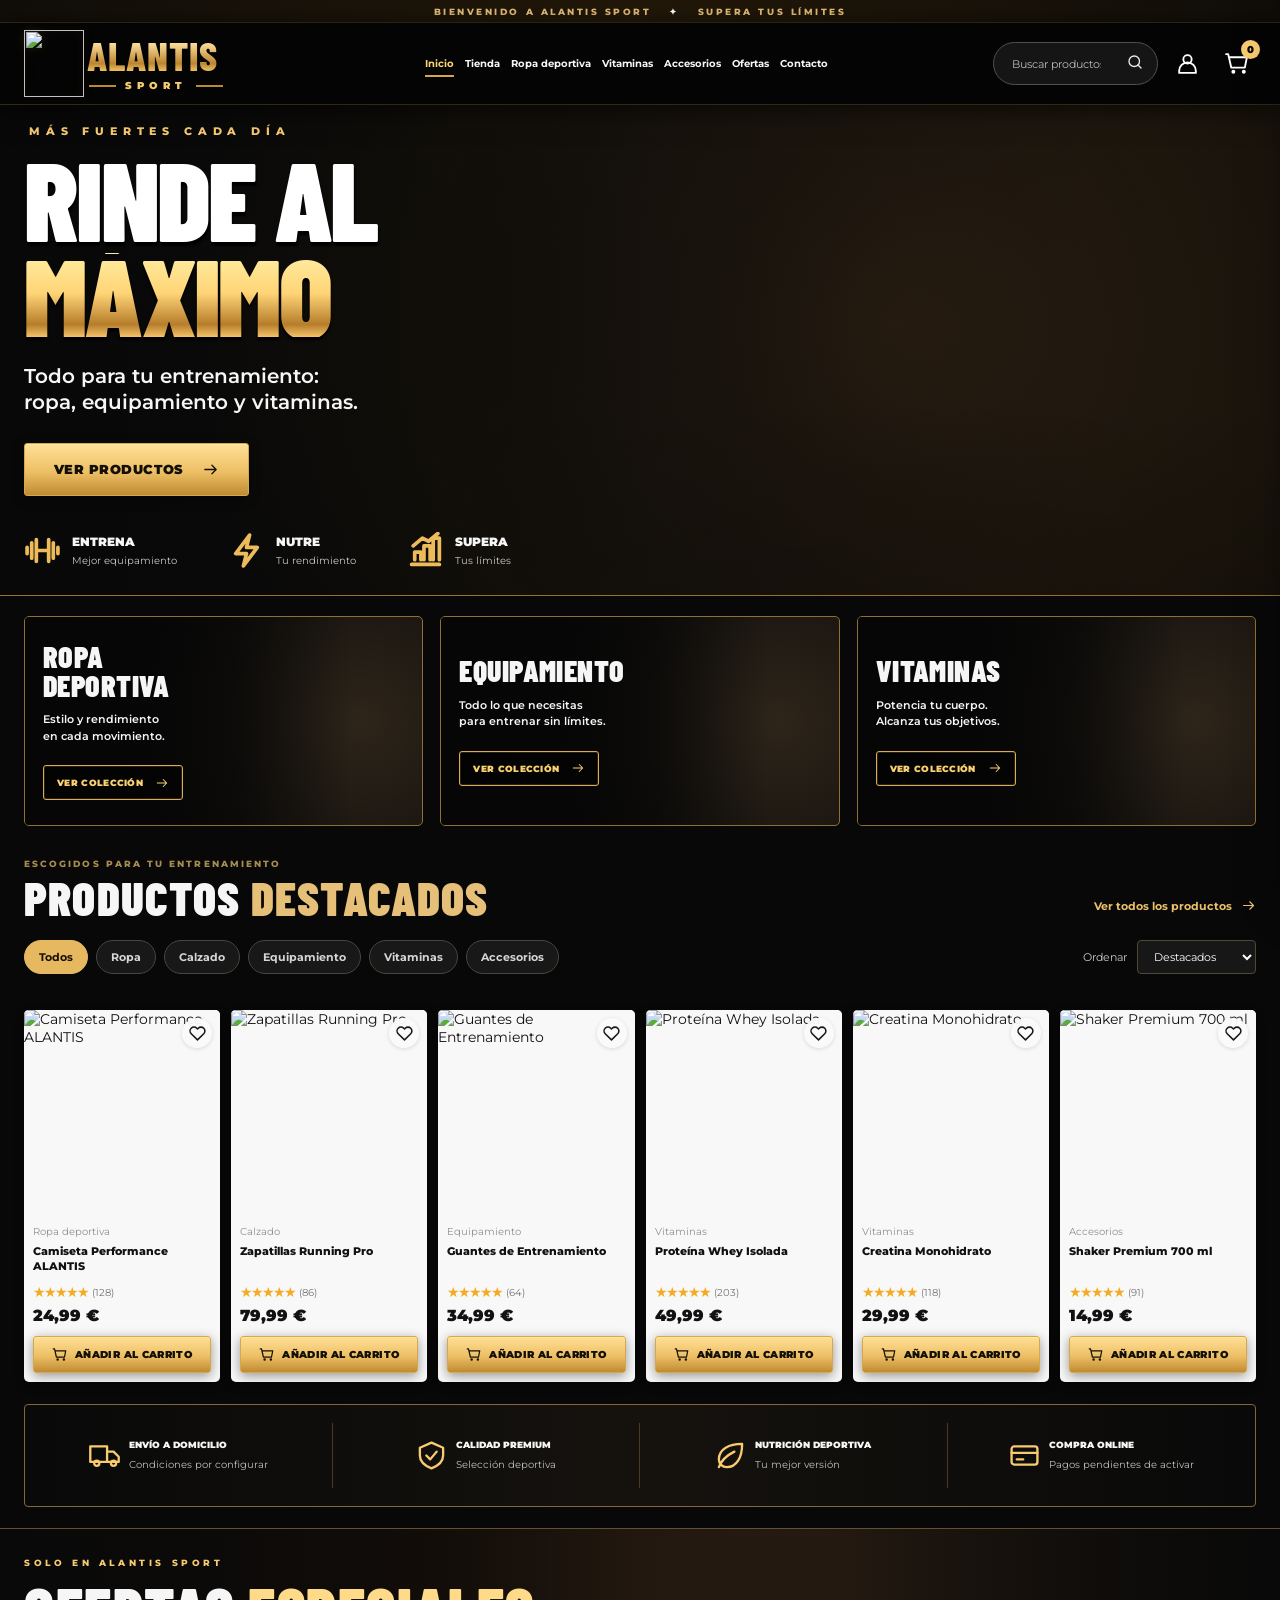
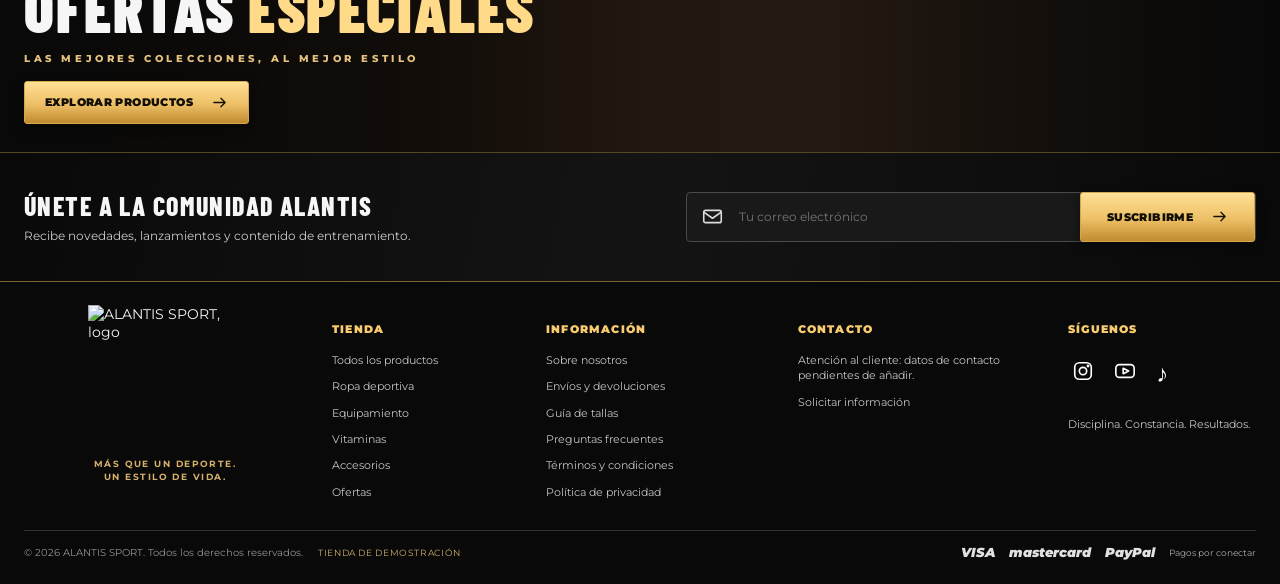
==== index.html @ 2239f212 "feat: iniciar web ALANTIS SPORT preparada para GitHub Pages" ====
<!doctype html>
<html lang="es">
<head>
  <meta charset="utf-8" />
  <meta name="viewport" content="width=device-width, initial-scale=1" />
  <meta name="theme-color" content="#090909" />
  <meta name="description" content="ALANTIS SPORT: ropa deportiva, equipamiento de entrenamiento y nutrición deportiva. Supera tus límites." />
  <title>ALANTIS SPORT | Rinde al máximo</title>
  <link rel="icon" type="image/png" href="assets/favicon.png" />
  <link rel="preconnect" href="https://fonts.googleapis.com" />
  <link rel="preconnect" href="https://fonts.gstatic.com" crossorigin />
  <link href="https://fonts.googleapis.com/css2?family=Barlow+Condensed:wght@500;600;700;800;900&family=Montserrat:wght@400;500;600;700;800;900&display=swap" rel="stylesheet" />
  <link rel="stylesheet" href="styles.css" />
  <script src="app.js" defer></script>
</head>
<body>
  <svg aria-hidden="true" class="icon-sprite" xmlns="http://www.w3.org/2000/svg">
    <symbol id="i-search" viewBox="0 0 24 24"><circle cx="11" cy="11" r="7"/><path d="m20 20-4-4"/></symbol>
    <symbol id="i-cart" viewBox="0 0 24 24"><circle cx="9" cy="20" r="1"/><circle cx="19" cy="20" r="1"/><path d="M2 3h2l3 13h13l2-10H5"/></symbol>
    <symbol id="i-user" viewBox="0 0 24 24"><circle cx="12" cy="8" r="4"/><path d="M4 21v-2a8 8 0 0 1 16 0v2z"/></symbol>
    <symbol id="i-heart" viewBox="0 0 24 24"><path d="M20.8 4.6a5.5 5.5 0 0 0-7.8 0L12 5.7l-1.1-1.1a5.5 5.5 0 0 0-7.8 7.8L12 21l8.8-8.6a5.5 5.5 0 0 0 0-7.8Z"/></symbol>
    <symbol id="i-arrow" viewBox="0 0 24 24"><path d="M4 12h16M14 6l6 6-6 6"/></symbol>
    <symbol id="i-close" viewBox="0 0 24 24"><path d="M5 5l14 14M19 5 5 19"/></symbol>
    <symbol id="i-menu" viewBox="0 0 24 24"><path d="M3 6h18M3 12h18M3 18h18"/></symbol>
    <symbol id="i-truck" viewBox="0 0 24 24"><path d="M1 5h13v12H1zM14 9h5l4 4v4h-9z"/><circle cx="6" cy="18" r="2"/><circle cx="19" cy="18" r="2"/></symbol>
    <symbol id="i-shield" viewBox="0 0 24 24"><path d="M12 2 21 6v6c0 5-4 8-9 10-5-2-9-5-9-10V6zM8 12l3 3 5-6"/></symbol>
    <symbol id="i-bolt" viewBox="0 0 24 24"><path d="m14 2-9 12h7l-2 8 9-12h-7z"/></symbol>
    <symbol id="i-dumbbell" viewBox="0 0 24 24"><path d="M2 10v4m3-7v10m3-12v14m8-14v14m3-12v10m3-7v4M8 12h8"/></symbol>
    <symbol id="i-chart" viewBox="0 0 24 24"><path d="M3 21h18M5 18v-5h4v5M11 18V9h4v9M17 18V4h4v14M4 9l6-5 4 2 6-5"/></symbol>
    <symbol id="i-leaf" viewBox="0 0 24 24"><path d="M21 3c-10 0-18 4-18 12a6 6 0 0 0 6 6c8 0 12-8 12-18ZM3 21c2-6 6-9 12-12"/></symbol>
    <symbol id="i-credit" viewBox="0 0 24 24"><rect x="2" y="5" width="20" height="14" rx="2"/><path d="M2 10h20M6 15h5"/></symbol>
    <symbol id="i-mail" viewBox="0 0 24 24"><rect x="2" y="5" width="20" height="14" rx="2"/><path d="m2 7 10 7 10-7"/></symbol>
    <symbol id="i-star" viewBox="0 0 24 24"><path d="m12 2 3 6.6 7.2 1-5.2 5.1 1.2 7.3L12 18.4 5.8 22l1.2-7.3-5.2-5.1 7.2-1z"/></symbol>
    <symbol id="i-instagram" viewBox="0 0 24 24"><rect x="3" y="3" width="18" height="18" rx="5"/><circle cx="12" cy="12" r="4"/><circle cx="17.5" cy="6.5" r=".7"/></symbol>
    <symbol id="i-youtube" viewBox="0 0 24 24"><rect x="2" y="5" width="20" height="14" rx="4"/><path d="m10 9 6 3-6 3z"/></symbol>
  </svg>

  <div class="announcement">BIENVENIDO A ALANTIS SPORT <span class="announcement-dot">✦</span> SUPERA TUS LÍMITES</div>
  <header class="site-header" id="inicio">
    <div class="header-inner container-wide">
      <button type="button" class="icon-btn mobile-menu" id="menu-toggle" aria-label="Abrir menú" aria-expanded="false" aria-controls="main-nav"><svg class="icon"><use href="#i-menu"/></svg></button>
      <a class="brand" href="#inicio" aria-label="ALANTIS SPORT, inicio">
        <img src="assets/emblema.png" alt="" class="brand-emblem" />
        <span class="brand-type"><strong>ALANTIS</strong><small><span></span> SPORT <span></span></small></span>
      </a>
      <nav class="main-nav" id="main-nav" aria-label="Navegación principal">
        <a class="nav-link active" href="#inicio">Inicio</a>
        <a class="nav-link" href="#tienda" data-category="Todos">Tienda</a>
        <a class="nav-link" href="#tienda" data-category="Ropa deportiva">Ropa deportiva</a>
        <a class="nav-link" href="#tienda" data-category="Vitaminas">Vitaminas</a>
        <a class="nav-link" href="#tienda" data-category="Accesorios">Accesorios</a>
        <a class="nav-link" href="#ofertas">Ofertas</a>
        <a class="nav-link" href="#contacto">Contacto</a>
      </nav>
      <div class="header-actions">
        <form id="search-form" class="search-form" role="search">
          <input id="site-search" type="search" name="q" autocomplete="off" placeholder="Buscar productos..." aria-label="Buscar productos" />
          <button type="submit" aria-label="Buscar"><svg class="icon"><use href="#i-search"/></svg></button>
        </form>
        <button type="button" class="icon-btn header-user" id="account-btn" aria-label="Mi cuenta"><svg class="icon"><use href="#i-user"/></svg></button>
        <button type="button" class="icon-btn cart-trigger" id="cart-open" aria-label="Abrir carrito"><svg class="icon"><use href="#i-cart"/></svg><span id="cart-count" class="cart-count">0</span></button>
      </div>
    </div>
  </header>

  <main>
    <section class="hero" aria-labelledby="hero-title">
      <div class="hero-image" aria-hidden="true"></div>
      <div class="hero-shine" aria-hidden="true"></div>
      <div class="container-wide hero-content">
        <p class="eyebrow hero-eyebrow">MÁS FUERTES CADA DÍA</p>
        <h1 id="hero-title"><span>RINDE AL</span><strong>MÁXIMO</strong></h1>
        <p class="hero-description">Todo para tu entrenamiento:<br />ropa, equipamiento y vitaminas.</p>
        <a class="btn btn-gold hero-cta" href="#tienda">VER PRODUCTOS <svg class="icon"><use href="#i-arrow"/></svg></a>
        <div class="hero-benefits" aria-label="Beneficios Alantis Sport">
          <div><svg class="icon"><use href="#i-dumbbell"/></svg><span><b>ENTRENA</b><small>Mejor equipamiento</small></span></div>
          <div><svg class="icon"><use href="#i-bolt"/></svg><span><b>NUTRE</b><small>Tu rendimiento</small></span></div>
          <div><svg class="icon"><use href="#i-chart"/></svg><span><b>SUPERA</b><small>Tus límites</small></span></div>
        </div>
      </div>
    </section>

    <section class="categories container-wide" aria-label="Categorías de productos">
      <article class="category-card category-clothing">
        <div class="category-photo" aria-hidden="true"></div>
        <div class="category-content"><h2>ROPA<br />DEPORTIVA</h2><p>Estilo y rendimiento<br />en cada movimiento.</p><a class="btn btn-outline" href="#tienda" data-category="Ropa deportiva">VER COLECCIÓN <svg class="icon"><use href="#i-arrow"/></svg></a></div>
      </article>
      <article class="category-card category-equipment">
        <div class="category-photo" aria-hidden="true"></div>
        <div class="category-content"><h2>EQUIPAMIENTO</h2><p>Todo lo que necesitas<br />para entrenar sin límites.</p><a class="btn btn-outline" href="#tienda" data-category="Equipamiento">VER COLECCIÓN <svg class="icon"><use href="#i-arrow"/></svg></a></div>
      </article>
      <article class="category-card category-nutrition">
        <div class="category-photo" aria-hidden="true"></div>
        <div class="category-content"><h2>VITAMINAS</h2><p>Potencia tu cuerpo.<br />Alcanza tus objetivos.</p><a class="btn btn-outline" href="#tienda" data-category="Vitaminas">VER COLECCIÓN <svg class="icon"><use href="#i-arrow"/></svg></a></div>
      </article>
    </section>

    <section class="products-section container-wide" id="tienda" aria-labelledby="products-heading">
      <div class="section-heading"><div><p class="eyebrow eyebrow-small">ESCOGIDOS PARA TU ENTRENAMIENTO</p><h2 id="products-heading">PRODUCTOS <span>DESTACADOS</span></h2></div><a href="#tienda" id="all-products-link" class="text-link">Ver todos los productos <svg class="icon"><use href="#i-arrow"/></svg></a></div>
      <div class="product-controls">
        <div class="filters" id="category-filters" aria-label="Filtrar productos">
          <button class="filter-chip selected" type="button" data-filter="Todos" aria-pressed="true">Todos</button>
          <button class="filter-chip" type="button" data-filter="Ropa deportiva" aria-pressed="false">Ropa</button>
          <button class="filter-chip" type="button" data-filter="Calzado" aria-pressed="false">Calzado</button>
          <button class="filter-chip" type="button" data-filter="Equipamiento" aria-pressed="false">Equipamiento</button>
          <button class="filter-chip" type="button" data-filter="Vitaminas" aria-pressed="false">Vitaminas</button>
          <button class="filter-chip" type="button" data-filter="Accesorios" aria-pressed="false">Accesorios</button>
        </div>
        <label class="sort-label">Ordenar <select id="sort-select" aria-label="Ordenar productos"><option value="featured">Destacados</option><option value="asc">Menor precio</option><option value="desc">Mayor precio</option><option value="name">Nombre A-Z</option></select></label>
      </div>
      <p class="results-indicator" id="results-indicator" aria-live="polite"></p>
      <div id="product-grid" class="product-grid"></div>
      <div id="no-results" class="no-results" hidden><svg class="icon"><use href="#i-search"/></svg><h3>No encontramos productos</h3><p>Prueba otra búsqueda o vuelve a ver todo el catálogo.</p><button class="btn btn-gold" id="reset-filters" type="button">VER TODOS</button></div>
    </section>

    <section class="benefits container-wide" aria-label="Razones para elegirnos">
      <div class="benefit"><svg class="icon"><use href="#i-truck"/></svg><span><strong>ENVÍO A DOMICILIO</strong><small>Condiciones por configurar</small></span></div>
      <div class="benefit"><svg class="icon"><use href="#i-shield"/></svg><span><strong>CALIDAD PREMIUM</strong><small>Selección deportiva</small></span></div>
      <div class="benefit"><svg class="icon"><use href="#i-leaf"/></svg><span><strong>NUTRICIÓN DEPORTIVA</strong><small>Tu mejor versión</small></span></div>
      <div class="benefit"><svg class="icon"><use href="#i-credit"/></svg><span><strong>COMPRA ONLINE</strong><small>Pagos pendientes de activar</small></span></div>
    </section>

    <section class="offers" id="ofertas" aria-labelledby="offers-title"><div class="offers-image" aria-hidden="true"></div><div class="container-wide offers-content"><p class="eyebrow">SOLO EN ALANTIS SPORT</p><h2 id="offers-title">OFERTAS <span>ESPECIALES</span></h2><p>LAS MEJORES COLECCIONES, AL MEJOR ESTILO</p><a href="#tienda" class="btn btn-gold" id="offers-button">EXPLORAR PRODUCTOS <svg class="icon"><use href="#i-arrow"/></svg></a></div></section>

    <section class="newsletter" aria-labelledby="newsletter-title"><div class="container-wide newsletter-inner"><div><h2 id="newsletter-title">ÚNETE A LA COMUNIDAD ALANTIS</h2><p>Recibe novedades, lanzamientos y contenido de entrenamiento.</p></div><form id="newsletter-form" class="newsletter-form"><label class="sr-only" for="newsletter-email">Tu correo electrónico</label><svg class="icon"><use href="#i-mail"/></svg><input type="email" id="newsletter-email" placeholder="Tu correo electrónico" autocomplete="email" required /><button type="submit" class="btn btn-gold">SUSCRIBIRME <svg class="icon"><use href="#i-arrow"/></svg></button></form></div></section>
  </main>

  <footer class="site-footer" id="contacto"><div class="container-wide footer-main"><div class="footer-brand"><img src="assets/logo-completo.webp" alt="ALANTIS SPORT, logo" width="196" height="196"/><p>MÁS QUE UN DEPORTE.<br/>UN ESTILO DE VIDA.</p></div><div class="footer-col"><h3>TIENDA</h3><a href="#tienda" data-category="Todos">Todos los productos</a><a href="#tienda" data-category="Ropa deportiva">Ropa deportiva</a><a href="#tienda" data-category="Equipamiento">Equipamiento</a><a href="#tienda" data-category="Vitaminas">Vitaminas</a><a href="#tienda" data-category="Accesorios">Accesorios</a><a href="#ofertas">Ofertas</a></div><div class="footer-col"><h3>INFORMACIÓN</h3><button type="button" data-info="nosotros">Sobre nosotros</button><button type="button" data-info="envios">Envíos y devoluciones</button><button type="button" data-info="tallas">Guía de tallas</button><button type="button" data-info="preguntas">Preguntas frecuentes</button><button type="button" data-info="legal">Términos y condiciones</button><button type="button" data-info="privacidad">Política de privacidad</button></div><div class="footer-col"><h3>CONTACTO</h3><p>Atención al cliente: datos de contacto pendientes de añadir.</p><button type="button" data-info="contacto">Solicitar información</button></div><div class="footer-col social-col"><h3>SÍGUENOS</h3><div class="social-icons"><button type="button" aria-label="Instagram (pendiente de enlazar)" data-info="redes"><svg class="icon"><use href="#i-instagram"/></svg></button><button type="button" aria-label="YouTube (pendiente de enlazar)" data-info="redes"><svg class="icon"><use href="#i-youtube"/></svg></button><button type="button" aria-label="TikTok (pendiente de enlazar)" data-info="redes"><span class="social-text">♪</span></button></div><p>Disciplina. Constancia. Resultados.</p></div></div><div class="footer-bottom container-wide"><p>© <span id="current-year"></span> ALANTIS SPORT. Todos los derechos reservados. <span class="demo-label">TIENDA DE DEMOSTRACIÓN</span></p><div class="payment-names" aria-label="Integraciones de pago por configurar"><span>VISA</span><span>mastercard</span><span>PayPal</span><small>Pagos por conectar</small></div></div></footer>

  <div id="screen-overlay" class="screen-overlay" hidden></div>
  <aside id="cart-drawer" class="cart-drawer" aria-label="Carrito de compra" aria-modal="true" role="dialog" aria-hidden="true" tabindex="-1"><div class="cart-head"><div><p class="eyebrow eyebrow-small">TU SELECCIÓN</p><h2>MI CARRITO <span id="cart-title-count">(0)</span></h2></div><button id="cart-close" class="icon-btn" type="button" aria-label="Cerrar carrito"><svg class="icon"><use href="#i-close"/></svg></button></div><div id="cart-items" class="cart-items"></div><div class="cart-summary"><div class="promo-field"><label for="promo-code">¿TIENES UN CÓDIGO?</label><div><input id="promo-code" type="text" placeholder="Código promocional" autocomplete="off"/><button type="button" id="apply-promo">APLICAR</button></div><p id="promo-message" role="status"></p></div><div class="cart-summary-row"><span>Subtotal</span><b id="cart-subtotal">0,00 €</b></div><div class="cart-summary-row" id="discount-row" hidden><span>Descuento (demo)</span><b id="cart-discount">−0,00 €</b></div><div class="cart-summary-row"><span>Envío estimado*</span><b id="cart-shipping">0,00 €</b></div><div class="cart-summary-row cart-total"><strong>TOTAL</strong><strong id="cart-total">0,00 €</strong></div><p class="shipping-note">*Envío ilustrativo. Los importes definitivos se configurarán antes de publicar la tienda.</p><button type="button" id="checkout-btn" class="btn btn-gold checkout-btn">FINALIZAR PEDIDO (DEMO) <svg class="icon"><use href="#i-arrow"/></svg></button><button type="button" id="continue-shopping" class="continue-btn">SEGUIR COMPRANDO</button></div></aside>

  <div id="info-modal" class="modal" role="dialog" aria-modal="true" aria-labelledby="modal-title" aria-hidden="true" tabindex="-1"><button class="modal-close icon-btn" id="modal-close" aria-label="Cerrar ventana"><svg class="icon"><use href="#i-close"/></svg></button><div class="modal-medallion"><img src="assets/emblema.png" alt=""/></div><p class="eyebrow">ALANTIS SPORT</p><h2 id="modal-title"></h2><p id="modal-description"></p><button type="button" class="btn btn-gold" id="modal-ok">ENTENDIDO</button></div>
  <div id="toast" class="toast" role="status" aria-live="polite"></div>
</body>
</html>
---- styles.css ----
:root{--black:#080808;--black2:#0e0e0e;--panel:#121212;--line:#353027;--gold:#d6a64b;--gold-bright:#ffdb81;--gold-light:#f9cb70;--white:#f6f6f6;--muted:#b0b0b0;--radius:5px;--body:'Montserrat',Arial,Helvetica,sans-serif;--display:'Barlow Condensed','Arial Narrow',Impact,sans-serif}
*,*::before,*::after{box-sizing:border-box}html{scroll-behavior:smooth;scroll-padding-top:100px}body{margin:0;background:var(--black);color:var(--white);font-family:var(--body);font-size:14px;-webkit-font-smoothing:antialiased}body.locked{overflow:hidden}button,input,select{font:inherit}button{cursor:pointer}a{color:inherit;text-decoration:none}button:focus-visible,a:focus-visible,input:focus-visible,select:focus-visible{outline:2px solid var(--gold-bright);outline-offset:3px}button:disabled{cursor:not-allowed;opacity:.45}.icon{width:20px;height:20px;stroke:currentColor;stroke-width:1.8;fill:none;stroke-linecap:round;stroke-linejoin:round;flex-shrink:0}.icon-sprite{position:absolute;width:0;height:0;overflow:hidden}.container-wide{width:min(100% - 74px,1536px);margin-inline:auto}.sr-only{position:absolute!important;height:1px;width:1px;overflow:hidden;clip:rect(1px,1px,1px,1px);white-space:nowrap}.announcement{height:23px;background:linear-gradient(90deg,#110e09,#221809,#110e09);border-bottom:1px solid #3d2c14;color:#e9c177;display:flex;align-items:center;justify-content:center;gap:18px;font-size:9px;font-weight:800;letter-spacing:.28em;text-align:center}.announcement-dot{color:#fff;font-size:9px}.site-header{z-index:40;position:sticky;top:0;height:82px;background:rgba(5,5,5,.97);border-bottom:1px solid #322914;box-shadow:0 4px 25px #000a}.header-inner{display:flex;height:100%;align-items:center;gap:28px}.brand{display:flex;align-items:center;flex-shrink:0;width:274px;gap:2px}.brand-emblem{height:78px;width:73px;object-fit:contain;filter:drop-shadow(0 0 4px #d2a34a2b)}.brand-type{min-width:0;display:flex;flex-direction:column;align-items:center;margin-left:-4px;margin-top:4px;white-space:nowrap}.brand-type strong{font-family:var(--display);font-size:46px;font-weight:800;letter-spacing:.028em;line-height:.84;background:linear-gradient(#ffe5a3 8%,#bd8530 74%,#f1c86b);-webkit-background-clip:text;background-clip:text;color:transparent}.brand-type small{display:flex;gap:9px;align-items:center;margin-top:7px;color:#f4cc70;font-size:13px;font-weight:900;letter-spacing:.52em;padding-left:7px}.brand-type small span{display:block;width:27px;height:2px;background:#ba8a31}.main-nav{display:flex;align-items:center;justify-content:center;gap:clamp(9px,1.55vw,25px);flex:1}.nav-link{font-size:11px;font-weight:700;white-space:nowrap;padding:13px 0;position:relative;transition:color .2s}.nav-link:hover,.nav-link.active{color:#fbd674}.nav-link.active::after,.nav-link:hover::after{content:'';position:absolute;bottom:6px;left:0;right:0;height:2px;background:var(--gold)}.header-actions{display:flex;align-items:center;gap:17px;margin-left:auto}.icon-btn{display:inline-grid;place-items:center;background:none;border:0;color:#fff;padding:7px;transition:color .2s,transform .2s;position:relative}.icon-btn:hover{color:var(--gold-bright);transform:translateY(-1px)}.icon-btn .icon{width:25px;height:25px}.search-form{display:flex;align-items:center;border:1px solid #505050;background:#151515;border-radius:999px;height:43px;width:220px;overflow:hidden;transition:border-color .2s}.search-form:focus-within{border-color:var(--gold)}.search-form input{width:100%;min-width:0;color:white;font-size:11px;outline:0;background:transparent;border:0;padding:0 0 0 18px}.search-form input::placeholder{color:#bababa}.search-form button{height:100%;background:none;color:#e8e8e8;border:0;padding:0 13px}.search-form button .icon{width:18px;height:18px}.cart-count{position:absolute;right:-4px;top:-4px;display:grid;place-items:center;min-width:19px;height:19px;padding:0 3px;border-radius:50%;background:var(--gold-light);color:#080808;font-size:10px;font-weight:900}.mobile-menu{display:none}.hero{min-height:545px;position:relative;overflow:hidden;border-bottom:1px solid #9a712c;background:radial-gradient(circle at 70% 45%,#2e2113 0%,#090909 64%)}.hero-image{position:absolute;inset:0 0 0 40%;background-image:url('assets/hero.webp');background-position:center 43%;background-size:cover;filter:contrast(1.09) saturate(.95)}.hero::after{content:'';pointer-events:none;position:absolute;inset:0;background:linear-gradient(90deg,#080808 0%,#090909 18%,rgba(8,8,8,.96) 30%,rgba(8,8,8,.43) 51%,rgba(0,0,0,.07) 85%),linear-gradient(0deg,rgba(0,0,0,.2),transparent 40%)}.hero-shine{position:absolute;z-index:1;inset:0;pointer-events:none;background:radial-gradient(circle at 69% 43%,transparent 18%,#a87a1d0d 51%,transparent 75%)}.hero-content{min-height:545px;position:relative;z-index:2;display:flex;flex-direction:column;align-items:flex-start;justify-content:center;padding-top:17px;padding-bottom:24px}.eyebrow{font-size:11px;color:var(--gold-light);font-weight:800;letter-spacing:.53em;margin:0 0 18px}.hero-eyebrow{margin-left:5px}.hero h1{font-family:var(--display);font-weight:900;font-size:clamp(76px,8.6vw,139px);letter-spacing:-.024em;line-height:.76;margin:0 0 27px;text-shadow:1px 4px 2px #000}.hero h1 span,.hero h1 strong{display:block}.hero h1 span{color:#fff}.hero h1 strong{text-shadow:none;font-weight:900;margin-top:12px;background:linear-gradient(180deg,#ffeb9d 5%,#ffd477 48%,#b67d2b 85%,#f5c26a 100%);background-clip:text;-webkit-background-clip:text;color:transparent;filter:drop-shadow(0 3px 1px #000)}.hero-description{font-size:clamp(16px,1.55vw,24px);line-height:1.3;font-weight:600;max-width:480px;margin:0 0 27px}.btn{border:1px solid transparent;min-height:43px;padding:0 20px;display:inline-flex;align-items:center;justify-content:center;gap:18px;border-radius:3px;font-size:11px;font-weight:900;letter-spacing:.035em;white-space:nowrap;transition:transform .18s,filter .18s,background .18s;color:inherit}.btn:hover{transform:translateY(-2px);filter:brightness(1.11)}.btn .icon{width:17px;height:17px}.btn-gold{background:linear-gradient(180deg,#ffe096,#edbf65 55%,#c08b31);border:1px solid #d7a84b;color:#141006;box-shadow:inset 0 1px 0 #ffecab70,0 3px 12px #0006}.hero-cta{min-height:53px;padding-inline:29px;font-size:13px}.hero-benefits{display:flex;gap:clamp(18px,4vw,66px);margin-top:36px}.hero-benefits>div{display:flex;align-items:center;gap:11px}.hero-benefits .icon{width:37px;height:37px;color:#edbb59;stroke-width:2.4}.hero-benefits span{display:grid;gap:5px}.hero-benefits b{font-size:12px;font-weight:900}.hero-benefits small{font-size:10px;color:#c8c8c8;white-space:nowrap}.categories{display:grid;grid-template-columns:repeat(3,minmax(0,1fr));gap:17px;margin-top:20px}.category-card{height:242px;position:relative;overflow:hidden;border:1px solid #916e38;border-radius:5px;background:radial-gradient(circle at 85% 50%,#2e251a,#080808 70%);isolation:isolate}.category-photo{position:absolute;inset:0 0 0 44%;background-size:cover;background-repeat:no-repeat;background-position:center;transition:transform .55s ease}.category-card:hover .category-photo{transform:scale(1.08)}.category-clothing .category-photo{background-image:url('assets/ropa.webp');background-position:center 26%}.category-equipment .category-photo{background-image:url('assets/equipamiento.webp');background-position:center 55%}.category-nutrition .category-photo{background-image:url('assets/vitaminas.webp');background-position:center 45%}.category-card::after{content:'';position:absolute;inset:0;background:linear-gradient(90deg,#060606 0%,#060606f1 24%,#060606ab 53%,transparent 82%);z-index:0;pointer-events:none}.category-content{position:relative;z-index:1;height:100%;display:flex;flex-direction:column;align-items:flex-start;justify-content:center;padding:23px 27px}.category-content h2{font-family:var(--display);font-size:clamp(26px,2.5vw,39px);font-weight:900;letter-spacing:.015em;line-height:.96;margin:0 0 12px;text-transform:uppercase}.category-content p{font-size:12px;font-weight:600;line-height:1.5;margin:0 0 21px;max-width:260px}.btn-outline{min-height:35px;padding:0 13px;background:#0303039c;border:1px solid #dbac56;box-shadow:inset 0 0 0 1px #282012;color:#fbd170;font-size:9px;gap:12px}.btn-outline:hover{background:#2b2114}.btn-outline .icon{width:14px;height:14px}.products-section{margin-top:32px}.section-heading{display:flex;justify-content:space-between;align-items:end;gap:20px;margin-bottom:19px}.eyebrow-small{letter-spacing:.23em;font-size:9px;margin:0 0 5px;color:#a98a4f}.section-heading h2,.offers h2{font-family:var(--display);font-weight:900;font-size:clamp(32px,3.7vw,55px);line-height:1;text-transform:uppercase;letter-spacing:.025em;margin:0}.section-heading h2 span{color:#e6c079}.text-link{color:#ecc06a;font-weight:700;font-size:11px;display:inline-flex;align-items:center;gap:9px;padding:8px 0}.text-link:hover{text-decoration:underline}.text-link .icon{width:15px;height:15px}.product-controls{display:flex;align-items:center;justify-content:space-between;gap:16px;margin-bottom:16px}.filters{display:flex;flex-wrap:wrap;gap:8px}.filter-chip{color:#d5d5d5;background:#181818;border:1px solid #4b443a;border-radius:30px;padding:9px 14px;font-size:11px;font-weight:700;transition:all .2s}.filter-chip:hover{border-color:var(--gold);color:white}.filter-chip.selected{background:#e6b85f;color:#181006;border-color:#e5b963}.sort-label{font-size:11px;color:#ccc;display:flex;align-items:center;gap:10px;white-space:nowrap}.sort-label select{padding:8px 12px;background:#171717;color:#fff;border-radius:4px;border:1px solid #514736;font-size:11px;max-width:145px}.results-indicator{color:#b7a890;font-size:10px;margin:-5px 0 12px;min-height:13px}.product-grid{display:grid;grid-template-columns:repeat(6,minmax(0,1fr));gap:14px}.product-card{position:relative;min-width:0;display:flex;flex-direction:column;overflow:hidden;border-radius:5px;background:#f8f8f8;color:#121212;box-shadow:0 3px 9px #0007;transition:transform .2s,box-shadow .2s}.product-card:hover{transform:translateY(-5px);box-shadow:0 8px 27px #000a}.product-image-wrap{width:100%;aspect-ratio:1/1.05;overflow:hidden;background:#f8f8f8;display:flex;align-items:center;justify-content:center}.product-image{height:100%;width:100%;object-fit:cover;object-position:center 55%;transition:transform .35s}.product-card:hover .product-image{transform:scale(1.045)}.heart-btn{position:absolute;z-index:3;top:8px;right:8px;display:grid;place-items:center;width:30px;height:30px;background:#fafafaf5;border:0;border-radius:50%;color:#181818;box-shadow:0 1px 4px #0002}.heart-btn .icon{width:17px;height:17px;stroke-width:2.2}.heart-btn.active{color:#b83d38}.heart-btn.active .icon{fill:#c44c45}.product-info{display:flex;flex:1;flex-direction:column;padding:12px 13px 13px}.product-category{font-size:10px;color:#8f8f8f;margin-bottom:6px}.product-name{font-size:12px;line-height:1.35;font-weight:800;min-height:33px;margin:0 0 8px}.rating{font-size:10px;color:#747474;display:flex;align-items:center;gap:4px;margin-bottom:7px}.rating-stars{font-size:14px;line-height:1;color:#f4aa22;letter-spacing:-2px}.product-price{margin-top:auto;font-size:16px;font-weight:900;white-space:nowrap}.product-price .old-price{font-size:10px;color:#989898;text-decoration:line-through;font-weight:600;margin-left:3px}.buy-btn{margin-top:11px;min-height:37px;width:100%;padding-inline:8px;gap:8px;font-size:10px}.buy-btn .icon{height:15px;width:15px;stroke-width:2}.no-results{border:1px solid var(--line);padding:50px 20px;text-align:center;background:#101010;border-radius:6px}.no-results .icon{width:34px;height:34px;color:var(--gold)}.no-results h3{font-size:21px}.no-results p{color:var(--muted);margin-bottom:22px}.benefits{border:1px solid #82683b;border-radius:4px;margin-top:22px;margin-bottom:21px;display:grid;grid-template-columns:repeat(4,1fr);min-height:103px;align-items:center;background:linear-gradient(90deg,#090909,#15120e,#090909)}.benefit{display:flex;justify-content:center;align-items:center;gap:15px;padding:16px;border-right:1px solid #493a24}.benefit:last-child{border:0}.benefit .icon{width:40px;height:40px;stroke-width:1.8;color:var(--gold-light)}.benefit span{display:grid;gap:8px}.benefit strong{font-size:11px;font-weight:900;white-space:nowrap}.benefit small{font-size:10px;color:#bfbfbf;line-height:1.4}.offers{min-height:208px;position:relative;overflow:hidden;border-top:1px solid #64502e;border-bottom:1px solid #584622;background:linear-gradient(90deg,#13100c,#372516,#0a0a0a)}.offers-image{position:absolute;inset:0 0 0 36%;background-image:url('assets/ofertas.webp');background-position:center 48%;background-size:cover}.offers::after{content:'';position:absolute;inset:0;background:linear-gradient(90deg,#090909 0%,#0c0907d6 32%,#0808082c 65%,#080808a6 100%)}.offers-content{position:relative;z-index:1;padding-block:28px;display:flex;align-items:flex-start;flex-direction:column;justify-content:center;min-height:208px}.offers .eyebrow{font-size:9px;letter-spacing:.4em;margin-bottom:10px}.offers h2{font-size:clamp(39px,4.8vw,70px)}.offers h2 span{color:#ffda89}.offers-content>p:not(.eyebrow){font-size:10px;letter-spacing:.36em;color:#e5c17f;font-weight:800;margin:12px 0 16px}.newsletter{border-bottom:1px solid #7a6233;background:linear-gradient(100deg,#090909,#141414,#090909)}.newsletter-inner{min-height:128px;display:flex;justify-content:space-between;align-items:center;gap:30px}.newsletter h2{font-family:var(--display);font-weight:800;font-size:26px;letter-spacing:.055em;margin:0 0 7px}.newsletter p{font-size:12px;color:#cacaca;margin:0}.newsletter-form{display:flex;height:50px;align-items:center;border:1px solid #4a4a4a;border-radius:4px;background:#191919;width:min(50%,570px);flex-shrink:0}.newsletter-form>.icon{margin-left:15px;width:21px;height:21px;color:#ddd}.newsletter-form input{background:transparent;border:0;color:#fff;outline:0;min-width:0;flex:1;padding:0 16px;font-size:12px}.newsletter-form input:focus-visible{outline:0}.newsletter-form .btn{height:50px;min-width:175px}.site-footer{position:relative;background:#090909}.footer-main{display:grid;grid-template-columns:1.5fr 1fr 1.2fr 1.3fr 1fr;gap:26px;min-height:235px;padding-top:23px;padding-bottom:30px}.footer-brand{display:flex;flex-direction:column;align-items:center;justify-content:flex-start}.footer-brand img{width:155px;height:155px;object-fit:cover;mix-blend-mode:screen}.footer-brand p{font-size:9px;letter-spacing:.16em;color:#d6b16a;text-align:center;line-height:1.5;margin:-3px 0 0;font-weight:700}.footer-col{display:flex;flex-direction:column;gap:11px;padding-top:17px}.footer-col h3{color:var(--gold-light);font-size:11px;font-weight:900;letter-spacing:.11em;margin:0 0 6px}.footer-col a,.footer-col button,.footer-col p{color:#c5c5c5;font-size:11px;line-height:1.4;text-align:left;margin:0}.footer-col a:hover,.footer-col button:hover{color:#f5c46e}.footer-col button{background:none;border:0;padding:0;width:fit-content}.social-icons{display:flex;gap:12px;margin:0 0 12px}.social-icons button{color:white;background:none;border:0;padding:4px}.social-icons .icon{width:22px;height:22px}.social-text{font-size:24px;font-weight:900}.footer-bottom{min-height:54px;padding-top:13px;border-top:1px solid #333;display:flex;justify-content:space-between;gap:10px;align-items:flex-start}.footer-bottom p{font-size:10px;color:#919191;margin:0;line-height:1.8}.demo-label{color:#d0ad6e;letter-spacing:.07em;font-size:9px;margin-left:12px}.payment-names{display:flex;gap:14px;align-items:center}.payment-names span{font-size:13px;font-weight:900;font-style:italic;color:#e1e1e1}.payment-names small{font-size:9px;color:#aaa}.screen-overlay{position:fixed;inset:0;background:#000a;z-index:80;opacity:0;transition:opacity .2s}.screen-overlay.is-visible{opacity:1}.cart-drawer{position:fixed;z-index:90;inset:0 0 0 auto;width:min(100%,480px);background:#101010;border-left:1px solid #72562e;box-shadow:-13px 0 40px #0009;transform:translateX(105%);transition:transform .24s;display:flex;flex-direction:column}.cart-drawer.is-open{transform:translateX(0)}.cart-head{display:flex;align-items:center;justify-content:space-between;border-bottom:1px solid #3c3020;padding:24px}.cart-head h2{font-family:var(--display);letter-spacing:.04em;font-size:34px;margin:0}.cart-head h2 span{color:var(--gold)}.cart-items{flex:1;overflow:auto;padding:15px 24px}.empty-cart{height:100%;display:flex;flex-direction:column;align-items:center;justify-content:center;text-align:center;color:#bfbfbf;gap:13px}.empty-cart>.icon{width:65px;height:65px;color:var(--gold)}.empty-cart h3{color:white;margin:7px 0 0;font-family:var(--display);font-size:27px}.empty-cart p{margin:0;font-size:12px;line-height:1.6}.cart-line{display:grid;grid-template-columns:80px 1fr auto;gap:13px;padding:17px 0;border-bottom:1px solid #332b20}.cart-line img{width:80px;height:85px;object-fit:cover;background:white;border-radius:3px}.cart-line strong{display:block;font-size:12px;line-height:1.45}.cart-line small{font-size:11px;color:var(--gold);display:block;margin-top:6px}.quantity-control{margin-top:10px;display:inline-flex;align-items:center;border:1px solid #59492b}.quantity-control button{background:transparent;border:0;color:white;width:28px;height:27px}.quantity-control span{font-size:12px;min-width:26px;text-align:center}.remove-line{border:0;background:transparent;color:#b1a38b;padding:3px;font-size:10px;text-decoration:underline;align-self:start}.cart-summary{padding:18px 24px 22px;background:#171411;border-top:1px solid #604b29}.promo-field{margin-bottom:16px}.promo-field>label{font-size:10px;color:#d9bb80;font-weight:800;letter-spacing:.1em}.promo-field>div{display:flex;margin-top:8px;gap:8px}.promo-field input{background:#202020;color:#fff;border:1px solid #514733;border-radius:3px;min-width:0;flex:1;padding:10px;font-size:12px}.promo-field button{background:#282017;color:#e8c37c;border:1px solid #8f6a32;border-radius:3px;font-size:10px;font-weight:900;padding:0 13px}.promo-field p{color:#c9bc9f;margin:7px 0 0;font-size:10px;min-height:13px}.cart-summary-row{display:flex;justify-content:space-between;align-items:center;gap:8px;font-size:12px;padding:4px 0;color:#d9d9d9}.cart-total{border-top:1px solid #5b482e;margin-top:10px;padding-top:13px;font-size:17px;color:#fff}.cart-total strong:last-child{color:#f0c16c}.shipping-note{font-size:10px;line-height:1.5;color:#a9a094;margin:12px 0}.checkout-btn{width:100%;min-height:48px}.continue-btn{display:block;background:transparent;color:#d9be8a;border:0;font-size:10px;font-weight:900;letter-spacing:.1em;padding:12px;margin:4px auto 0}.modal{position:fixed;z-index:95;top:50%;left:50%;width:min(90vw,460px);transform:translate(-50%,-45%) scale(.98);transition:transform .2s,opacity .2s;opacity:0;pointer-events:none;background:linear-gradient(150deg,#17130f,#080808);border:1px solid #ab8140;border-radius:7px;padding:28px 32px 31px;text-align:center;box-shadow:0 20px 85px #000c}.modal.is-open{opacity:1;pointer-events:auto;transform:translate(-50%,-50%) scale(1)}.modal-close{position:absolute;right:12px;top:12px}.modal-medallion img{width:90px;height:90px;object-fit:contain}.modal .eyebrow{font-size:9px;letter-spacing:.32em;margin:7px 0 8px}.modal h2{font:900 32px var(--display);letter-spacing:.04em;margin:0 0 13px}.modal p:not(.eyebrow){font-size:13px;color:#d6d0c8;line-height:1.8;white-space:pre-line;margin:0 0 24px}.toast{position:fixed;bottom:23px;left:50%;z-index:110;transform:translate(-50%,30px);background:#17150f;border:1px solid #b7883a;color:#fff;min-width:min(420px,90vw);text-align:center;border-radius:5px;padding:15px 24px;font-size:12px;font-weight:700;box-shadow:0 15px 50px #000c;opacity:0;pointer-events:none;transition:opacity .22s,transform .22s}.toast.is-shown{opacity:1;transform:translate(-50%,0)}
@media(max-width:1320px){.container-wide{width:min(100% - 48px,1536px)}.header-inner{gap:13px}.brand{width:236px}.brand-emblem{width:60px;height:67px}.brand-type strong{font-size:40px}.brand-type small{font-size:10px}.main-nav{gap:11px}.nav-link{font-size:10px}.header-actions{gap:10px}.search-form{width:165px}.hero{min-height:490px}.hero-content{min-height:490px}.hero h1{font-size:clamp(75px,8.7vw,115px)}.category-card{height:210px}.category-content{padding-inline:18px}.category-content h2{font-size:30px}.category-content p{font-size:11px}.product-grid{gap:11px}.product-info{padding:9px}.product-name{font-size:11px}.benefit{gap:9px}.benefit .icon{width:31px;height:31px}.benefit strong{font-size:9px}}
@media(max-width:1080px){.brand{width:auto}.header-inner{gap:14px}.main-nav{gap:9px}.nav-link{font-size:9px}.search-form{width:130px}.search-form input{padding-left:9px;font-size:10px}.search-form button{padding:0 8px}.header-user{display:none}.hero-image{left:35%}.hero h1{font-size:100px}.hero::after{background:linear-gradient(90deg,#070707 0%,#070707 24%,#070707c9 48%,#0000 100%)}.category-content h2{font-size:27px}.category-content p{font-size:10px}.product-grid{grid-template-columns:repeat(3,minmax(0,1fr));gap:15px}.product-image-wrap{aspect-ratio:1.15/1}.product-image{object-fit:contain}.product-name{font-size:13px;min-height:auto}.product-info{padding:15px}.product-price{font-size:18px}.benefits{grid-template-columns:repeat(2,1fr)}.benefit:nth-child(2){border-right:0}.benefit:nth-child(-n+2){border-bottom:1px solid #493a24}.footer-main{grid-template-columns:repeat(4,1fr)}.footer-brand{grid-column:span 4;align-items:flex-start;flex-direction:row;gap:20px}.footer-brand img{width:115px;height:115px}.footer-brand p{margin-top:35px;text-align:left}}
@media(max-width:760px){.container-wide{width:calc(100% - 30px)}.announcement{font-size:7px;letter-spacing:.13em;gap:8px;height:23px}.site-header{height:68px}.header-inner{gap:7px}.mobile-menu{display:grid;flex:none}.mobile-menu .icon{width:24px;height:24px}.brand{margin-right:auto}.brand-emblem{width:46px;height:59px}.brand-type strong{font-size:31px}.brand-type small{font-size:8px;letter-spacing:.33em;gap:4px;margin-top:5px;padding:0}.brand-type small span{width:13px}.header-actions{gap:5px;margin-left:0}.header-user{display:none}.icon-btn{padding:5px}.icon-btn .icon{width:22px;height:22px}.search-form{height:35px;width:36px;border:0;background:none}.search-form input{position:absolute;right:15px;top:74px;z-index:70;width:calc(100vw - 30px);background:#181818;border:1px solid #6b5635;box-shadow:0 10px 30px #000b;border-radius:4px;padding:15px;visibility:hidden;opacity:0;transition:opacity .2s;max-width:none}.search-form.is-expanded input{visibility:visible;opacity:1}.search-form button{padding:0 7px}.main-nav{display:flex;flex-direction:column;align-items:stretch;justify-content:flex-start;gap:0;position:absolute;left:0;right:0;top:68px;background:#0b0b0b;border-bottom:1px solid #8a6a3b;max-height:0;overflow:hidden;transition:max-height .24s;box-shadow:0 14px 25px #0008}.main-nav.is-open{max-height:480px;padding:7px 24px 19px}.nav-link{font-size:13px;padding:12px 4px;border-bottom:1px solid #29231b}.nav-link.active::after,.nav-link:hover::after{display:none}.hero,.hero-content{min-height:620px}.hero-image{left:8%;right:-23%;top:0;height:60%;background-size:cover;background-position:center 23%}.hero::after{background:linear-gradient(0deg,#080808 0%,#080808 18%,#080808e8 36%,#0808085c 57%,#05050510 87%),linear-gradient(90deg,#0c0a06ab,transparent 80%)}.hero-content{justify-content:flex-end;align-items:flex-start;padding-bottom:32px;padding-top:250px}.hero-eyebrow{font-size:9px;letter-spacing:.28em;margin-bottom:16px}.hero h1{font-size:clamp(80px,15.4vw,125px);line-height:.79;margin-bottom:20px}.hero-description{font-size:15px;margin:0 0 21px}.hero-cta{min-height:45px;font-size:11px}.hero-benefits{margin-top:25px;gap:17px;flex-wrap:wrap}.hero-benefits .icon{width:24px;height:24px}.hero-benefits>div{gap:6px}.hero-benefits b{font-size:9px}.hero-benefits small{font-size:8px}.categories{grid-template-columns:1fr;gap:12px;margin-top:14px}.category-card{height:184px}.category-photo{left:45%;background-position:center 39%}.category-content h2{font-size:35px}.category-content p{font-size:11px;margin-bottom:15px}.products-section{margin-top:29px}.section-heading h2{font-size:34px}.section-heading{margin-bottom:16px;align-items:end}.eyebrow-small{font-size:8px}.text-link{font-size:9px;white-space:nowrap}.product-controls{align-items:flex-start;flex-direction:column;gap:13px}.filters{gap:7px}.filter-chip{font-size:10px;padding:8px 10px}.sort-label{align-self:flex-end}.product-grid{grid-template-columns:repeat(2,minmax(0,1fr));gap:11px}.product-image-wrap{aspect-ratio:1/.98}.product-info{padding:10px}.product-category{font-size:9px}.product-name{font-size:11px;min-height:32px}.product-price{font-size:15px}.buy-btn{font-size:10px;min-height:38px}.benefits{margin-top:18px}.benefit{padding:13px 10px;justify-content:flex-start}.benefit .icon{width:27px;height:27px}.benefit strong{font-size:9px;white-space:normal}.benefit small{font-size:9px}.offers{min-height:205px}.offers-content{min-height:205px}.offers-image{left:17%;right:-35%}.offers::after{background:linear-gradient(90deg,#080808 0%,#080808e8 42%,#08080844 100%)}.offers h2{font-size:44px}.offers-content>p:not(.eyebrow){font-size:8px;letter-spacing:.15em}.newsletter-inner{padding-block:25px;display:flex;flex-direction:column;align-items:stretch;gap:19px}.newsletter h2{font-size:25px}.newsletter p{font-size:11px;line-height:1.5}.newsletter-form{width:100%}.newsletter-form .btn{min-width:135px;font-size:10px;padding-inline:10px;gap:6px}.newsletter-form .btn .icon{width:14px}.footer-main{grid-template-columns:repeat(2,minmax(0,1fr));gap:15px;padding-top:15px}.footer-brand{grid-column:span 2;justify-content:flex-start}.footer-brand img{height:95px;width:95px}.footer-brand p{margin-top:33px;font-size:8px}.footer-col{padding-top:10px;gap:10px}.footer-col h3{font-size:10px}.footer-col a,.footer-col button,.footer-col p{font-size:10px}.footer-bottom{flex-direction:column;padding-block:12px}.footer-bottom p{font-size:9px}.payment-names{gap:12px}.cart-drawer{width:min(100%,460px)}}
@media(max-width:375px){.brand-emblem{width:37px}.brand-type strong{font-size:26px}.brand-type small{font-size:7px}.header-actions{gap:0}.hero h1{font-size:72px}.hero-benefits{gap:12px}.category-content h2{font-size:31px}.section-heading h2{font-size:30px}.filter-chip{padding:7px 9px}}
@media(prefers-reduced-motion:reduce){*,*::before,*::after{scroll-behavior:auto!important;transition-duration:.01ms!important;animation-duration:.01ms!important}}
/* Evita desbordamiento horizontal en los titulares del móvil. */
@media(max-width:760px){.section-heading{display:block}.section-heading .text-link{display:inline-flex;margin-top:6px}.products-section,.site-footer{overflow-x:clip}}
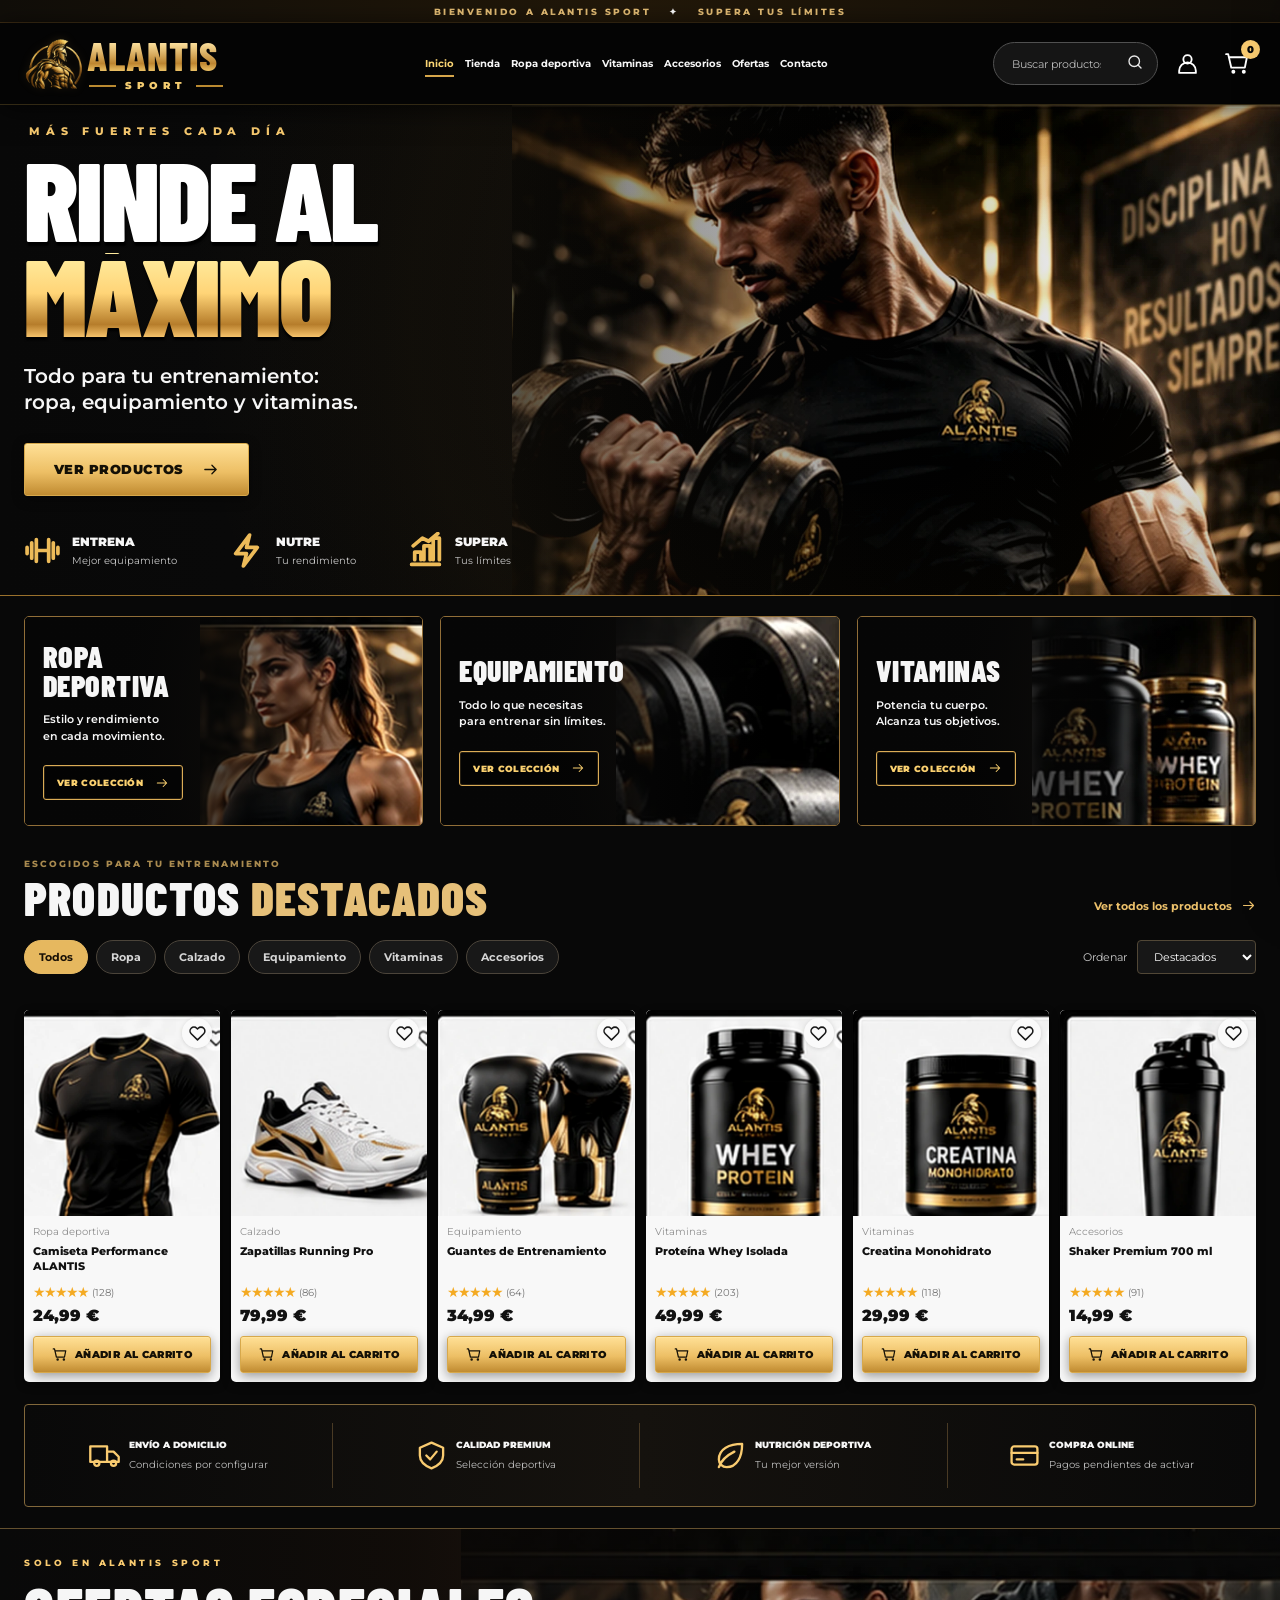
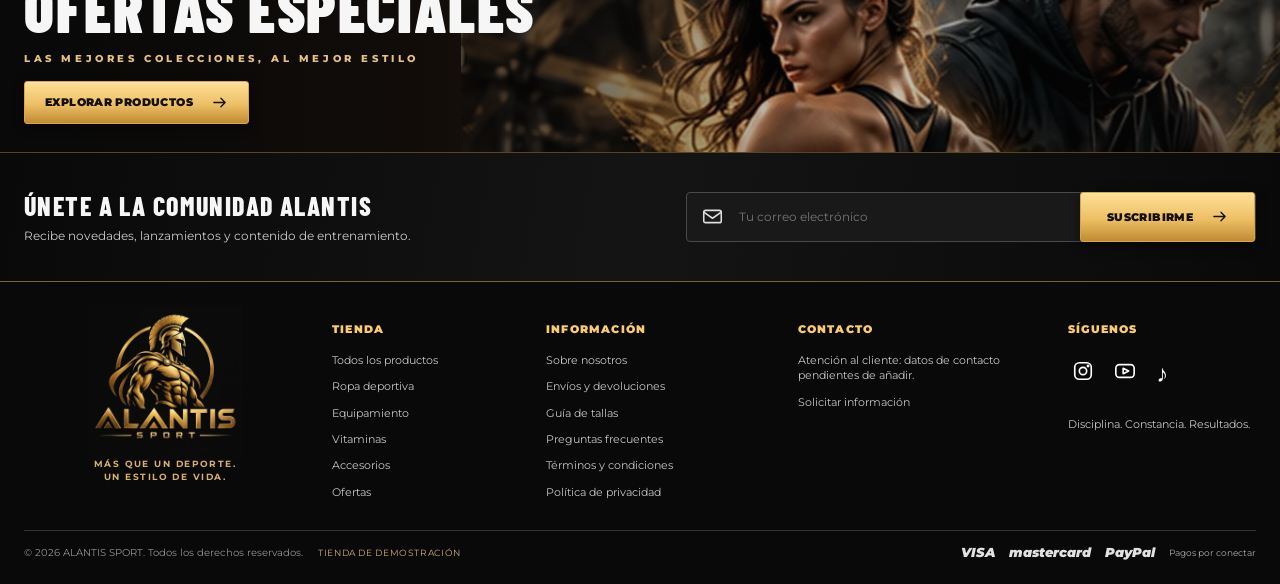
==== commit 0d98106b: "feat: preparar enlace Shopify checkout y panel de ventas seguro" ====
--- a/index.html
+++ b/index.html
@@ -128,7 +128,7 @@
   <footer class="site-footer" id="contacto"><div class="container-wide footer-main"><div class="footer-brand"><img src="assets/logo-completo.webp" alt="ALANTIS SPORT, logo" width="196" height="196"/><p>MÁS QUE UN DEPORTE.<br/>UN ESTILO DE VIDA.</p></div><div class="footer-col"><h3>TIENDA</h3><a href="#tienda" data-category="Todos">Todos los productos</a><a href="#tienda" data-category="Ropa deportiva">Ropa deportiva</a><a href="#tienda" data-category="Equipamiento">Equipamiento</a><a href="#tienda" data-category="Vitaminas">Vitaminas</a><a href="#tienda" data-category="Accesorios">Accesorios</a><a href="#ofertas">Ofertas</a></div><div class="footer-col"><h3>INFORMACIÓN</h3><button type="button" data-info="nosotros">Sobre nosotros</button><button type="button" data-info="envios">Envíos y devoluciones</button><button type="button" data-info="tallas">Guía de tallas</button><button type="button" data-info="preguntas">Preguntas frecuentes</button><button type="button" data-info="legal">Términos y condiciones</button><button type="button" data-info="privacidad">Política de privacidad</button></div><div class="footer-col"><h3>CONTACTO</h3><p>Atención al cliente: datos de contacto pendientes de añadir.</p><button type="button" data-info="contacto">Solicitar información</button></div><div class="footer-col social-col"><h3>SÍGUENOS</h3><div class="social-icons"><button type="button" aria-label="Instagram (pendiente de enlazar)" data-info="redes"><svg class="icon"><use href="#i-instagram"/></svg></button><button type="button" aria-label="YouTube (pendiente de enlazar)" data-info="redes"><svg class="icon"><use href="#i-youtube"/></svg></button><button type="button" aria-label="TikTok (pendiente de enlazar)" data-info="redes"><span class="social-text">♪</span></button></div><p>Disciplina. Constancia. Resultados.</p></div></div><div class="footer-bottom container-wide"><p>© <span id="current-year"></span> ALANTIS SPORT. Todos los derechos reservados. <span class="demo-label">TIENDA DE DEMOSTRACIÓN</span></p><div class="payment-names" aria-label="Integraciones de pago por configurar"><span>VISA</span><span>mastercard</span><span>PayPal</span><small>Pagos por conectar</small></div></div></footer>
 
   <div id="screen-overlay" class="screen-overlay" hidden></div>
-  <aside id="cart-drawer" class="cart-drawer" aria-label="Carrito de compra" aria-modal="true" role="dialog" aria-hidden="true" tabindex="-1"><div class="cart-head"><div><p class="eyebrow eyebrow-small">TU SELECCIÓN</p><h2>MI CARRITO <span id="cart-title-count">(0)</span></h2></div><button id="cart-close" class="icon-btn" type="button" aria-label="Cerrar carrito"><svg class="icon"><use href="#i-close"/></svg></button></div><div id="cart-items" class="cart-items"></div><div class="cart-summary"><div class="promo-field"><label for="promo-code">¿TIENES UN CÓDIGO?</label><div><input id="promo-code" type="text" placeholder="Código promocional" autocomplete="off"/><button type="button" id="apply-promo">APLICAR</button></div><p id="promo-message" role="status"></p></div><div class="cart-summary-row"><span>Subtotal</span><b id="cart-subtotal">0,00 €</b></div><div class="cart-summary-row" id="discount-row" hidden><span>Descuento (demo)</span><b id="cart-discount">−0,00 €</b></div><div class="cart-summary-row"><span>Envío estimado*</span><b id="cart-shipping">0,00 €</b></div><div class="cart-summary-row cart-total"><strong>TOTAL</strong><strong id="cart-total">0,00 €</strong></div><p class="shipping-note">*Envío ilustrativo. Los importes definitivos se configurarán antes de publicar la tienda.</p><button type="button" id="checkout-btn" class="btn btn-gold checkout-btn">FINALIZAR PEDIDO (DEMO) <svg class="icon"><use href="#i-arrow"/></svg></button><button type="button" id="continue-shopping" class="continue-btn">SEGUIR COMPRANDO</button></div></aside>
+  <aside id="cart-drawer" class="cart-drawer" aria-label="Carrito de compra" aria-modal="true" role="dialog" aria-hidden="true" tabindex="-1"><div class="cart-head"><div><p class="eyebrow eyebrow-small">TU SELECCIÓN</p><h2>MI CARRITO <span id="cart-title-count">(0)</span></h2></div><button id="cart-close" class="icon-btn" type="button" aria-label="Cerrar carrito"><svg class="icon"><use href="#i-close"/></svg></button></div><div id="cart-items" class="cart-items"></div><div class="cart-summary"><div class="promo-field"><label for="promo-code">¿TIENES UN CÓDIGO?</label><div><input id="promo-code" type="text" placeholder="Código promocional" autocomplete="off"/><button type="button" id="apply-promo">APLICAR</button></div><p id="promo-message" role="status"></p></div><div class="cart-summary-row"><span>Subtotal</span><b id="cart-subtotal">0,00 €</b></div><div class="cart-summary-row" id="discount-row" hidden><span>Descuento (demo)</span><b id="cart-discount">−0,00 €</b></div><div class="cart-summary-row"><span>Envío estimado*</span><b id="cart-shipping">0,00 €</b></div><div class="cart-summary-row cart-total"><strong>TOTAL</strong><strong id="cart-total">0,00 €</strong></div><p class="shipping-note">*Precios, descuentos y envíos de esta web son orientativos. El total definitivo se establece en Shopify al pagar.</p><p id="checkout-info" class="checkout-info" role="status">Escaparate en modo demo: sin cobros reales.</p><button type="button" id="checkout-btn" class="btn btn-gold checkout-btn">FINALIZAR PEDIDO (DEMO) <svg class="icon"><use href="#i-arrow"/></svg></button><button type="button" id="continue-shopping" class="continue-btn">SEGUIR COMPRANDO</button></div></aside>
 
   <div id="info-modal" class="modal" role="dialog" aria-modal="true" aria-labelledby="modal-title" aria-hidden="true" tabindex="-1"><button class="modal-close icon-btn" id="modal-close" aria-label="Cerrar ventana"><svg class="icon"><use href="#i-close"/></svg></button><div class="modal-medallion"><img src="assets/emblema.png" alt=""/></div><p class="eyebrow">ALANTIS SPORT</p><h2 id="modal-title"></h2><p id="modal-description"></p><button type="button" class="btn btn-gold" id="modal-ok">ENTENDIDO</button></div>
   <div id="toast" class="toast" role="status" aria-live="polite"></div>
--- a/styles.css
+++ b/styles.css
@@ -6,4 +6,12 @@
 @media(max-width:375px){.brand-emblem{width:37px}.brand-type strong{font-size:26px}.brand-type small{font-size:7px}.header-actions{gap:0}.hero h1{font-size:72px}.hero-benefits{gap:12px}.category-content h2{font-size:31px}.section-heading h2{font-size:30px}.filter-chip{padding:7px 9px}}
 @media(prefers-reduced-motion:reduce){*,*::before,*::after{scroll-behavior:auto!important;transition-duration:.01ms!important;animation-duration:.01ms!important}}
 /* Evita desbordamiento horizontal en los titulares del móvil. */
-@media(max-width:760px){.section-heading{display:block}.section-heading .text-link{display:inline-flex;margin-top:6px}.products-section,.site-footer{overflow-x:clip}}+@media(max-width:760px){.section-heading{display:block}.section-heading .text-link{display:inline-flex;margin-top:6px}.products-section,.site-footer{overflow-x:clip}}
+
+/* Catálogo dinámico */
+.stock-pill{position:absolute;left:10px;top:10px;background:#171717;color:#fff;border-radius:4px;font-size:11px;font-weight:800;letter-spacing:.08em;padding:8px 12px;z-index:2}.product-price del{color:#868686;font-size:.73em;margin-left:7px;font-weight:500}.buy-btn:disabled{background:#555!important;color:#ddd!important;cursor:not-allowed}
+/* Descuentos gestionados desde el panel admin */
+.offers[hidden]{display:none!important}.sale-pill{position:absolute;left:15px;top:15px;padding:8px 11px;background:linear-gradient(130deg,#e6bd67,#b57a22);color:#171109;border-radius:3px;font-size:12px;font-weight:900;letter-spacing:.6px;z-index:2}
+
+/* Pago gestionado por Shopify; total local siempre orientativo */
+.checkout-info{padding:10px 12px;border:1px solid rgba(219,175,86,.4);border-radius:9px;color:#d7be8e;background:#16120b;font-size:12px;line-height:1.5;margin:8px 0 12px}
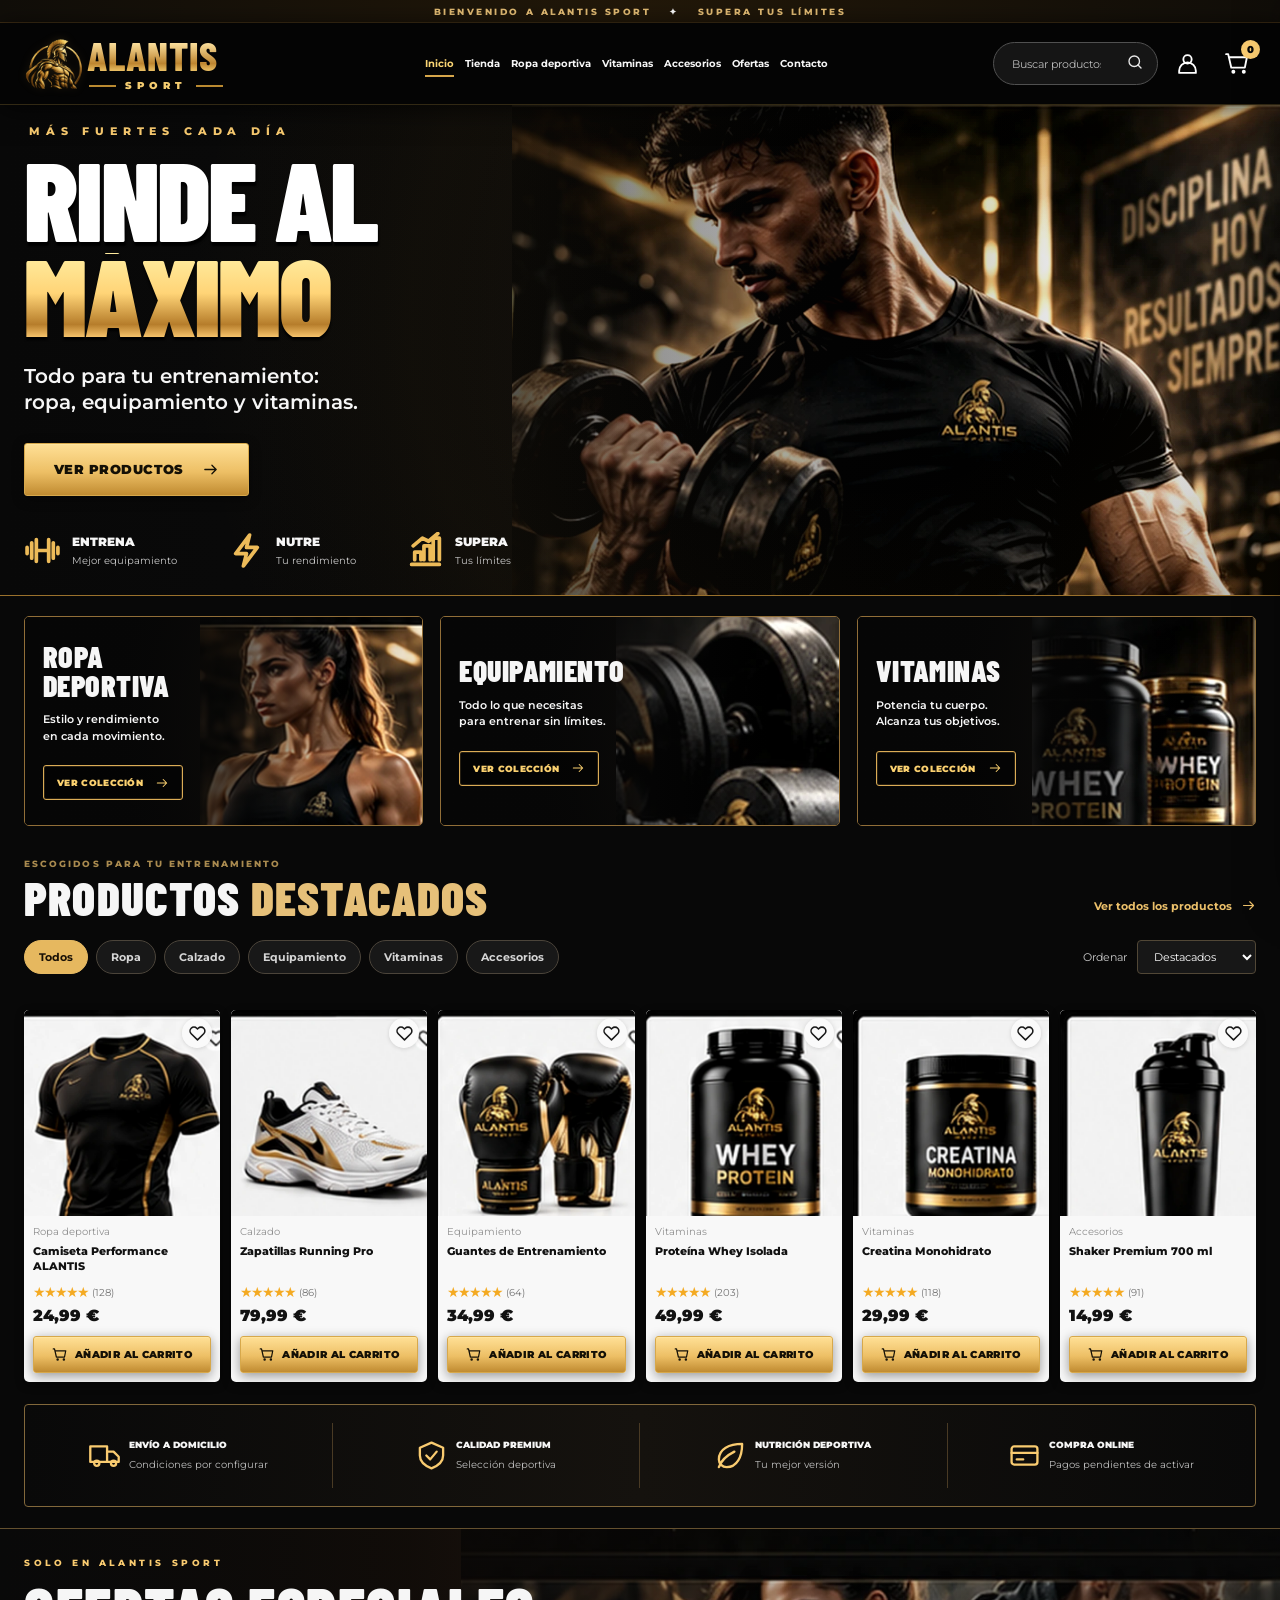
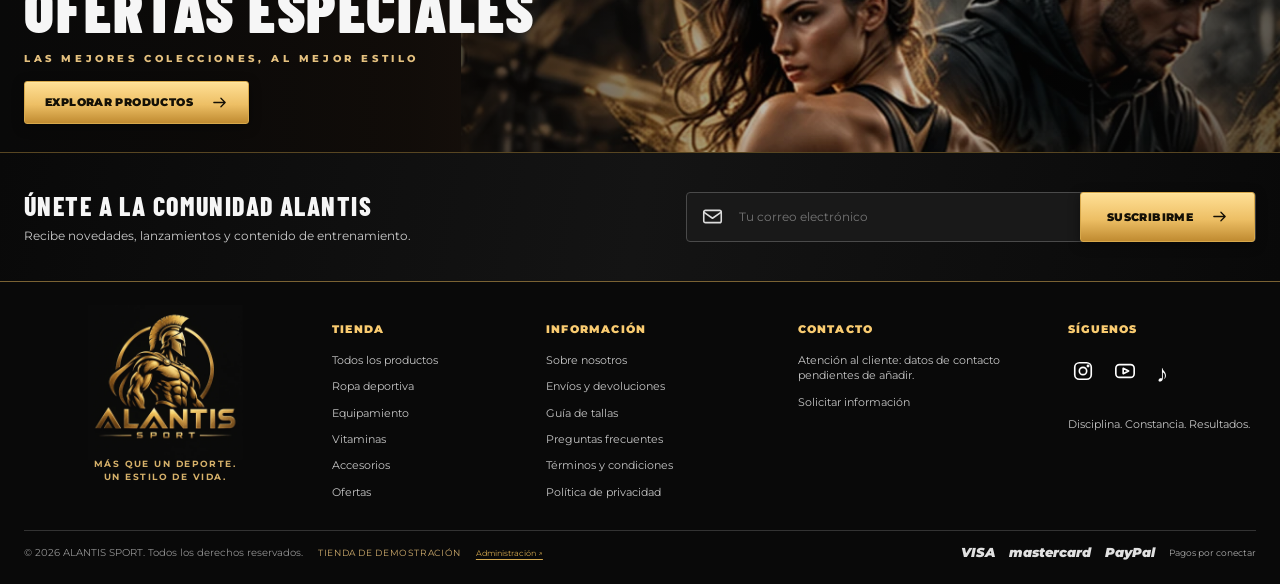
==== commit e062b24d: "feat(admin): panel unificado con acceso visual mediante PIN" ====
--- a/index.html
+++ b/index.html
@@ -125,7 +125,7 @@
     <section class="newsletter" aria-labelledby="newsletter-title"><div class="container-wide newsletter-inner"><div><h2 id="newsletter-title">ÚNETE A LA COMUNIDAD ALANTIS</h2><p>Recibe novedades, lanzamientos y contenido de entrenamiento.</p></div><form id="newsletter-form" class="newsletter-form"><label class="sr-only" for="newsletter-email">Tu correo electrónico</label><svg class="icon"><use href="#i-mail"/></svg><input type="email" id="newsletter-email" placeholder="Tu correo electrónico" autocomplete="email" required /><button type="submit" class="btn btn-gold">SUSCRIBIRME <svg class="icon"><use href="#i-arrow"/></svg></button></form></div></section>
   </main>
 
-  <footer class="site-footer" id="contacto"><div class="container-wide footer-main"><div class="footer-brand"><img src="assets/logo-completo.webp" alt="ALANTIS SPORT, logo" width="196" height="196"/><p>MÁS QUE UN DEPORTE.<br/>UN ESTILO DE VIDA.</p></div><div class="footer-col"><h3>TIENDA</h3><a href="#tienda" data-category="Todos">Todos los productos</a><a href="#tienda" data-category="Ropa deportiva">Ropa deportiva</a><a href="#tienda" data-category="Equipamiento">Equipamiento</a><a href="#tienda" data-category="Vitaminas">Vitaminas</a><a href="#tienda" data-category="Accesorios">Accesorios</a><a href="#ofertas">Ofertas</a></div><div class="footer-col"><h3>INFORMACIÓN</h3><button type="button" data-info="nosotros">Sobre nosotros</button><button type="button" data-info="envios">Envíos y devoluciones</button><button type="button" data-info="tallas">Guía de tallas</button><button type="button" data-info="preguntas">Preguntas frecuentes</button><button type="button" data-info="legal">Términos y condiciones</button><button type="button" data-info="privacidad">Política de privacidad</button></div><div class="footer-col"><h3>CONTACTO</h3><p>Atención al cliente: datos de contacto pendientes de añadir.</p><button type="button" data-info="contacto">Solicitar información</button></div><div class="footer-col social-col"><h3>SÍGUENOS</h3><div class="social-icons"><button type="button" aria-label="Instagram (pendiente de enlazar)" data-info="redes"><svg class="icon"><use href="#i-instagram"/></svg></button><button type="button" aria-label="YouTube (pendiente de enlazar)" data-info="redes"><svg class="icon"><use href="#i-youtube"/></svg></button><button type="button" aria-label="TikTok (pendiente de enlazar)" data-info="redes"><span class="social-text">♪</span></button></div><p>Disciplina. Constancia. Resultados.</p></div></div><div class="footer-bottom container-wide"><p>© <span id="current-year"></span> ALANTIS SPORT. Todos los derechos reservados. <span class="demo-label">TIENDA DE DEMOSTRACIÓN</span></p><div class="payment-names" aria-label="Integraciones de pago por configurar"><span>VISA</span><span>mastercard</span><span>PayPal</span><small>Pagos por conectar</small></div></div></footer>
+  <footer class="site-footer" id="contacto"><div class="container-wide footer-main"><div class="footer-brand"><img src="assets/logo-completo.webp" alt="ALANTIS SPORT, logo" width="196" height="196"/><p>MÁS QUE UN DEPORTE.<br/>UN ESTILO DE VIDA.</p></div><div class="footer-col"><h3>TIENDA</h3><a href="#tienda" data-category="Todos">Todos los productos</a><a href="#tienda" data-category="Ropa deportiva">Ropa deportiva</a><a href="#tienda" data-category="Equipamiento">Equipamiento</a><a href="#tienda" data-category="Vitaminas">Vitaminas</a><a href="#tienda" data-category="Accesorios">Accesorios</a><a href="#ofertas">Ofertas</a></div><div class="footer-col"><h3>INFORMACIÓN</h3><button type="button" data-info="nosotros">Sobre nosotros</button><button type="button" data-info="envios">Envíos y devoluciones</button><button type="button" data-info="tallas">Guía de tallas</button><button type="button" data-info="preguntas">Preguntas frecuentes</button><button type="button" data-info="legal">Términos y condiciones</button><button type="button" data-info="privacidad">Política de privacidad</button></div><div class="footer-col"><h3>CONTACTO</h3><p>Atención al cliente: datos de contacto pendientes de añadir.</p><button type="button" data-info="contacto">Solicitar información</button></div><div class="footer-col social-col"><h3>SÍGUENOS</h3><div class="social-icons"><button type="button" aria-label="Instagram (pendiente de enlazar)" data-info="redes"><svg class="icon"><use href="#i-instagram"/></svg></button><button type="button" aria-label="YouTube (pendiente de enlazar)" data-info="redes"><svg class="icon"><use href="#i-youtube"/></svg></button><button type="button" aria-label="TikTok (pendiente de enlazar)" data-info="redes"><span class="social-text">♪</span></button></div><p>Disciplina. Constancia. Resultados.</p></div></div><div class="footer-bottom container-wide"><p>© <span id="current-year"></span> ALANTIS SPORT. Todos los derechos reservados. <span class="demo-label">TIENDA DE DEMOSTRACIÓN</span> <a href="admin.html" class="admin-access-link" title="Acceso al panel de administración">Administración ↗</a></p><div class="payment-names" aria-label="Integraciones de pago por configurar"><span>VISA</span><span>mastercard</span><span>PayPal</span><small>Pagos por conectar</small></div></div></footer>
 
   <div id="screen-overlay" class="screen-overlay" hidden></div>
   <aside id="cart-drawer" class="cart-drawer" aria-label="Carrito de compra" aria-modal="true" role="dialog" aria-hidden="true" tabindex="-1"><div class="cart-head"><div><p class="eyebrow eyebrow-small">TU SELECCIÓN</p><h2>MI CARRITO <span id="cart-title-count">(0)</span></h2></div><button id="cart-close" class="icon-btn" type="button" aria-label="Cerrar carrito"><svg class="icon"><use href="#i-close"/></svg></button></div><div id="cart-items" class="cart-items"></div><div class="cart-summary"><div class="promo-field"><label for="promo-code">¿TIENES UN CÓDIGO?</label><div><input id="promo-code" type="text" placeholder="Código promocional" autocomplete="off"/><button type="button" id="apply-promo">APLICAR</button></div><p id="promo-message" role="status"></p></div><div class="cart-summary-row"><span>Subtotal</span><b id="cart-subtotal">0,00 €</b></div><div class="cart-summary-row" id="discount-row" hidden><span>Descuento (demo)</span><b id="cart-discount">−0,00 €</b></div><div class="cart-summary-row"><span>Envío estimado*</span><b id="cart-shipping">0,00 €</b></div><div class="cart-summary-row cart-total"><strong>TOTAL</strong><strong id="cart-total">0,00 €</strong></div><p class="shipping-note">*Precios, descuentos y envíos de esta web son orientativos. El total definitivo se establece en Shopify al pagar.</p><p id="checkout-info" class="checkout-info" role="status">Escaparate en modo demo: sin cobros reales.</p><button type="button" id="checkout-btn" class="btn btn-gold checkout-btn">FINALIZAR PEDIDO (DEMO) <svg class="icon"><use href="#i-arrow"/></svg></button><button type="button" id="continue-shopping" class="continue-btn">SEGUIR COMPRANDO</button></div></aside>
--- a/styles.css
+++ b/styles.css
@@ -14,4 +14,6 @@
 .offers[hidden]{display:none!important}.sale-pill{position:absolute;left:15px;top:15px;padding:8px 11px;background:linear-gradient(130deg,#e6bd67,#b57a22);color:#171109;border-radius:3px;font-size:12px;font-weight:900;letter-spacing:.6px;z-index:2}
 
 /* Pago gestionado por Shopify; total local siempre orientativo */
-.checkout-info{padding:10px 12px;border:1px solid rgba(219,175,86,.4);border-radius:9px;color:#d7be8e;background:#16120b;font-size:12px;line-height:1.5;margin:8px 0 12px}+.checkout-info{padding:10px 12px;border:1px solid rgba(219,175,86,.4);border-radius:9px;color:#d7be8e;background:#16120b;font-size:12px;line-height:1.5;margin:8px 0 12px}
+
+.admin-access-link{display:inline-block;margin-left:12px;color:#d5a94f;font-size:.8em;text-decoration:underline;text-underline-offset:3px}.admin-access-link:hover{color:#ffe29e}
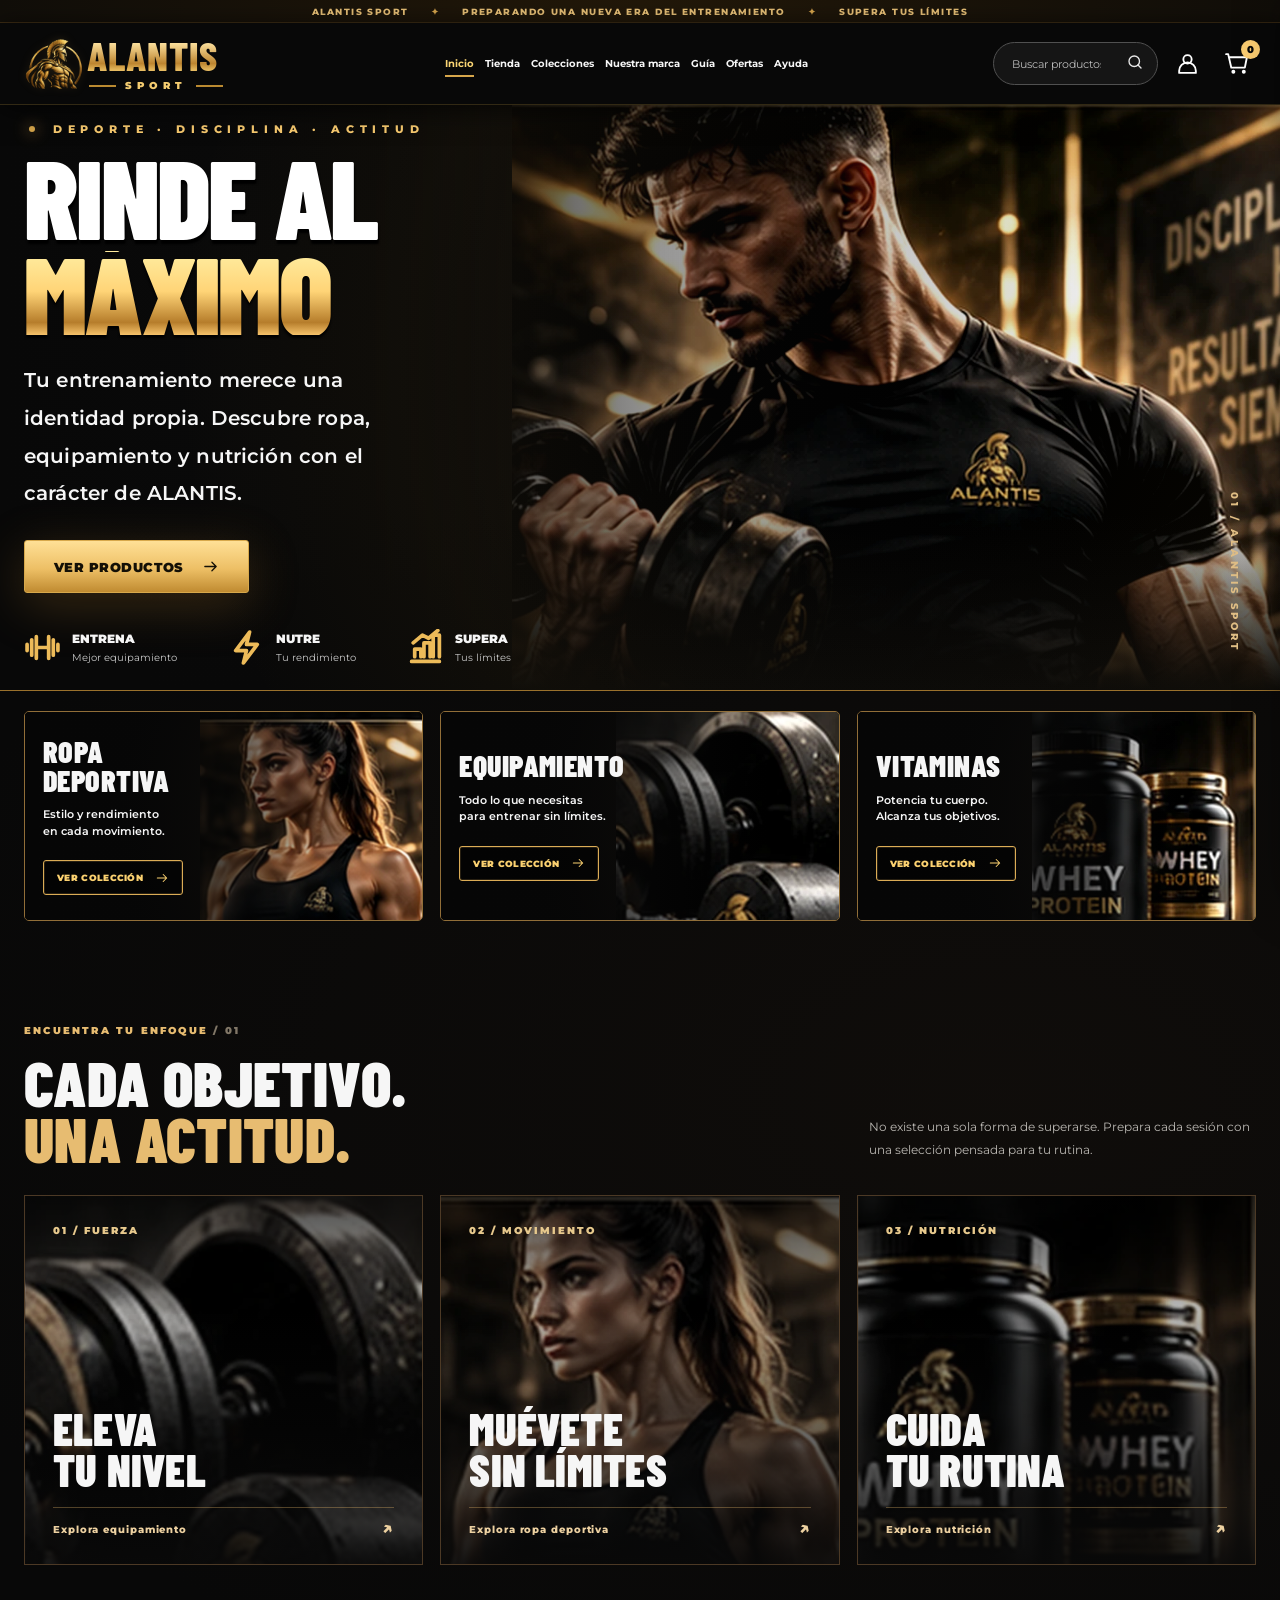
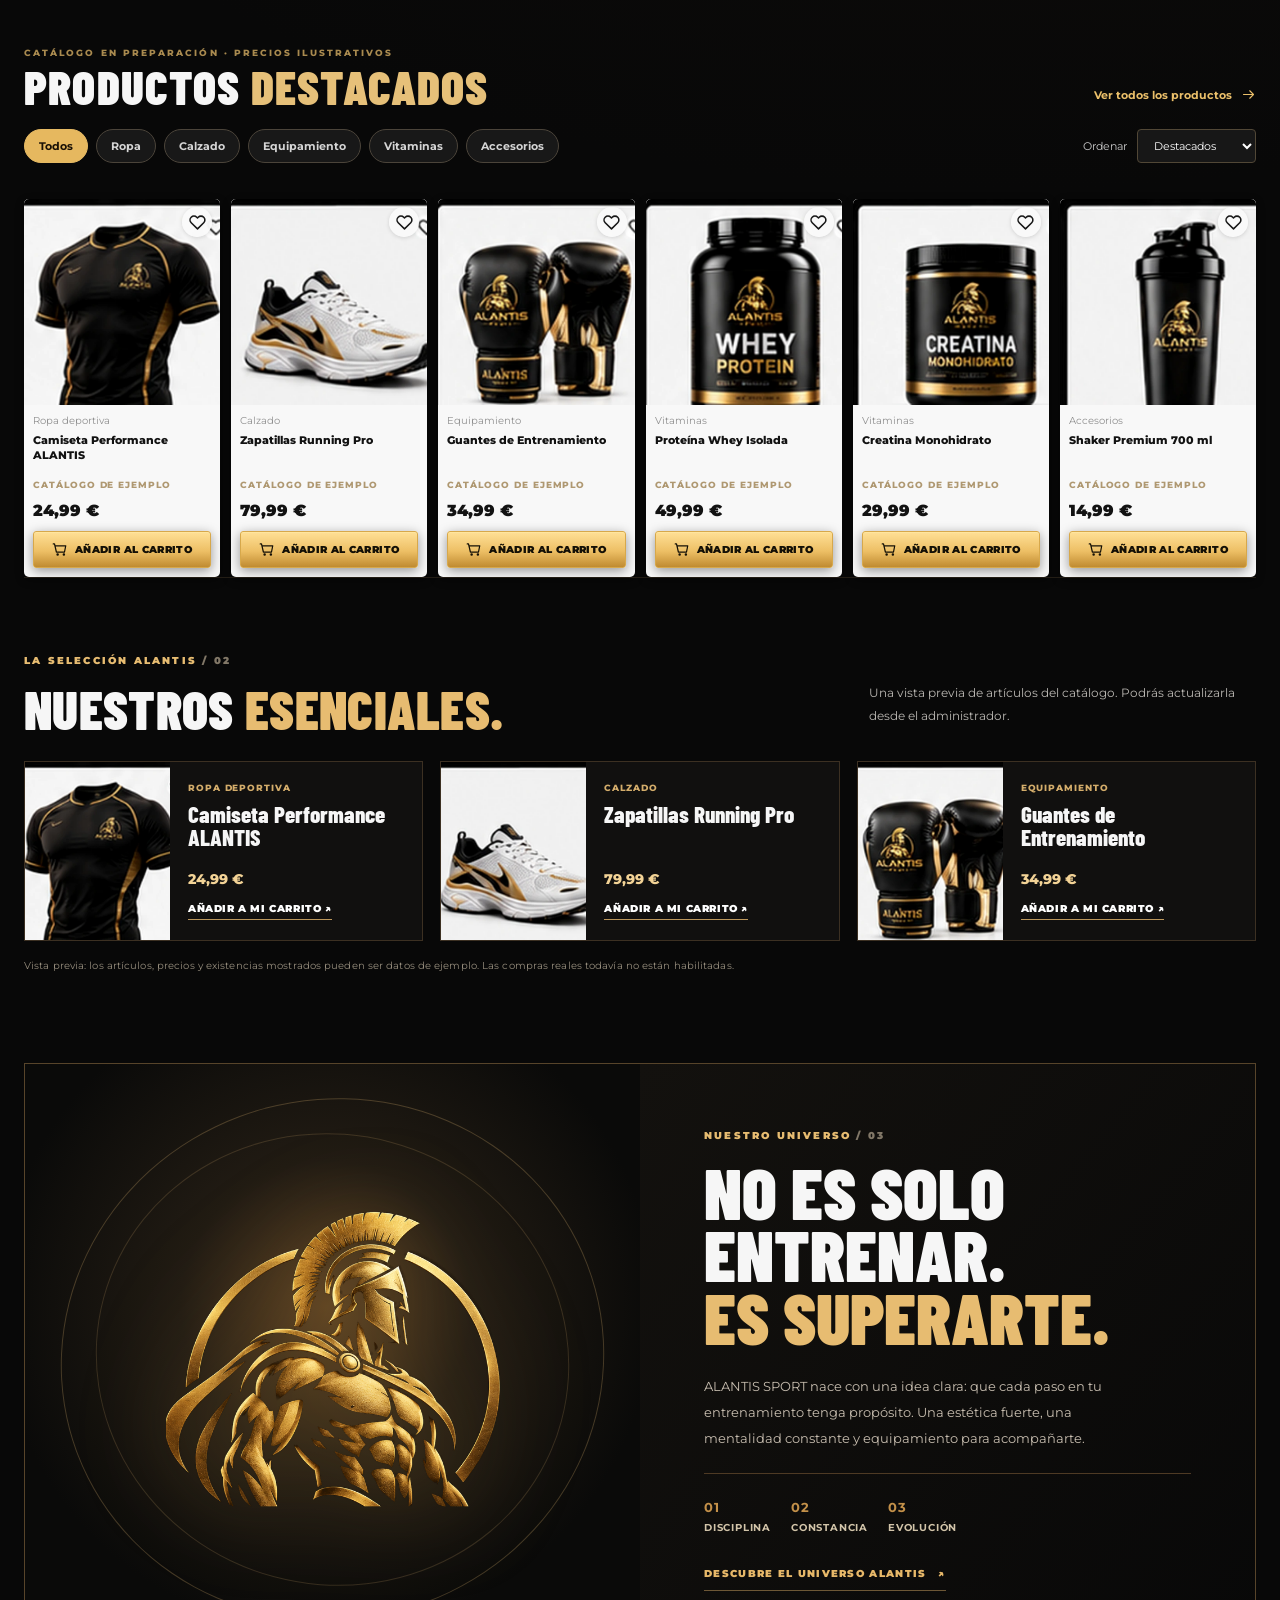
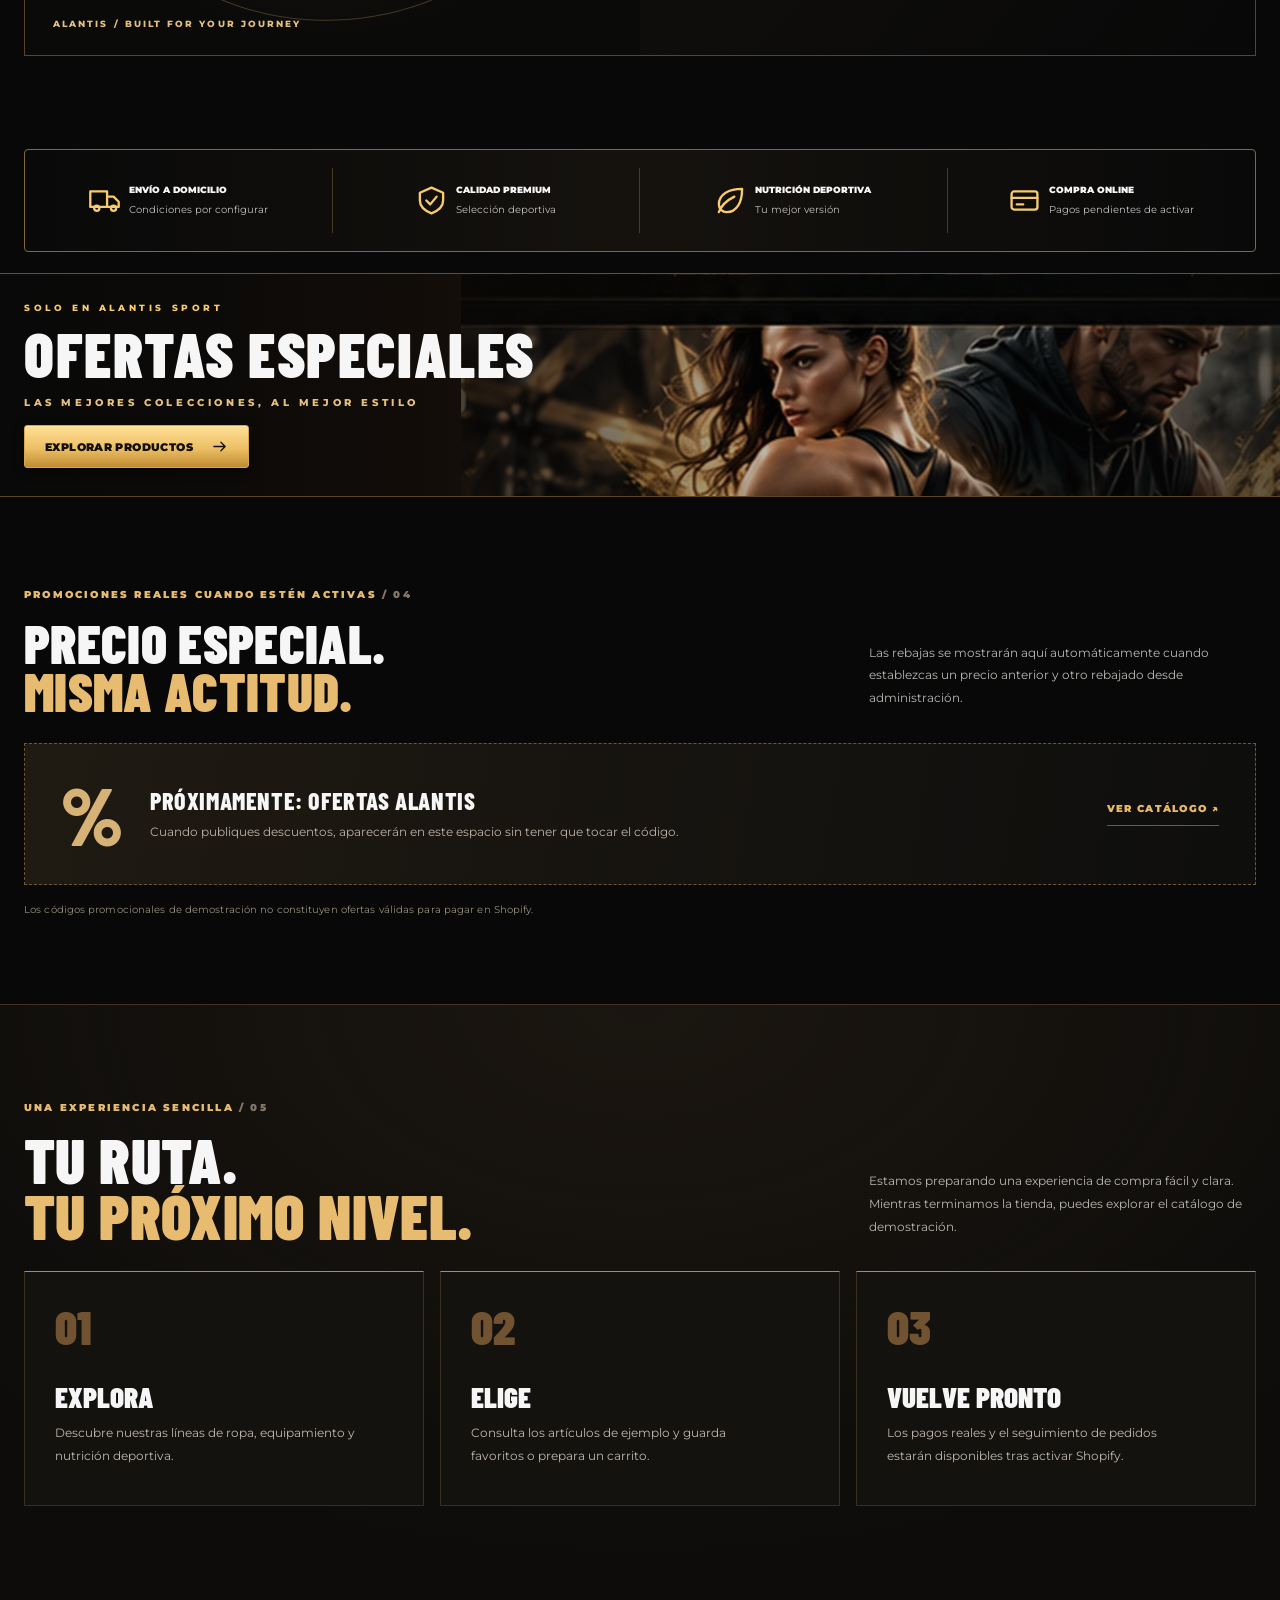
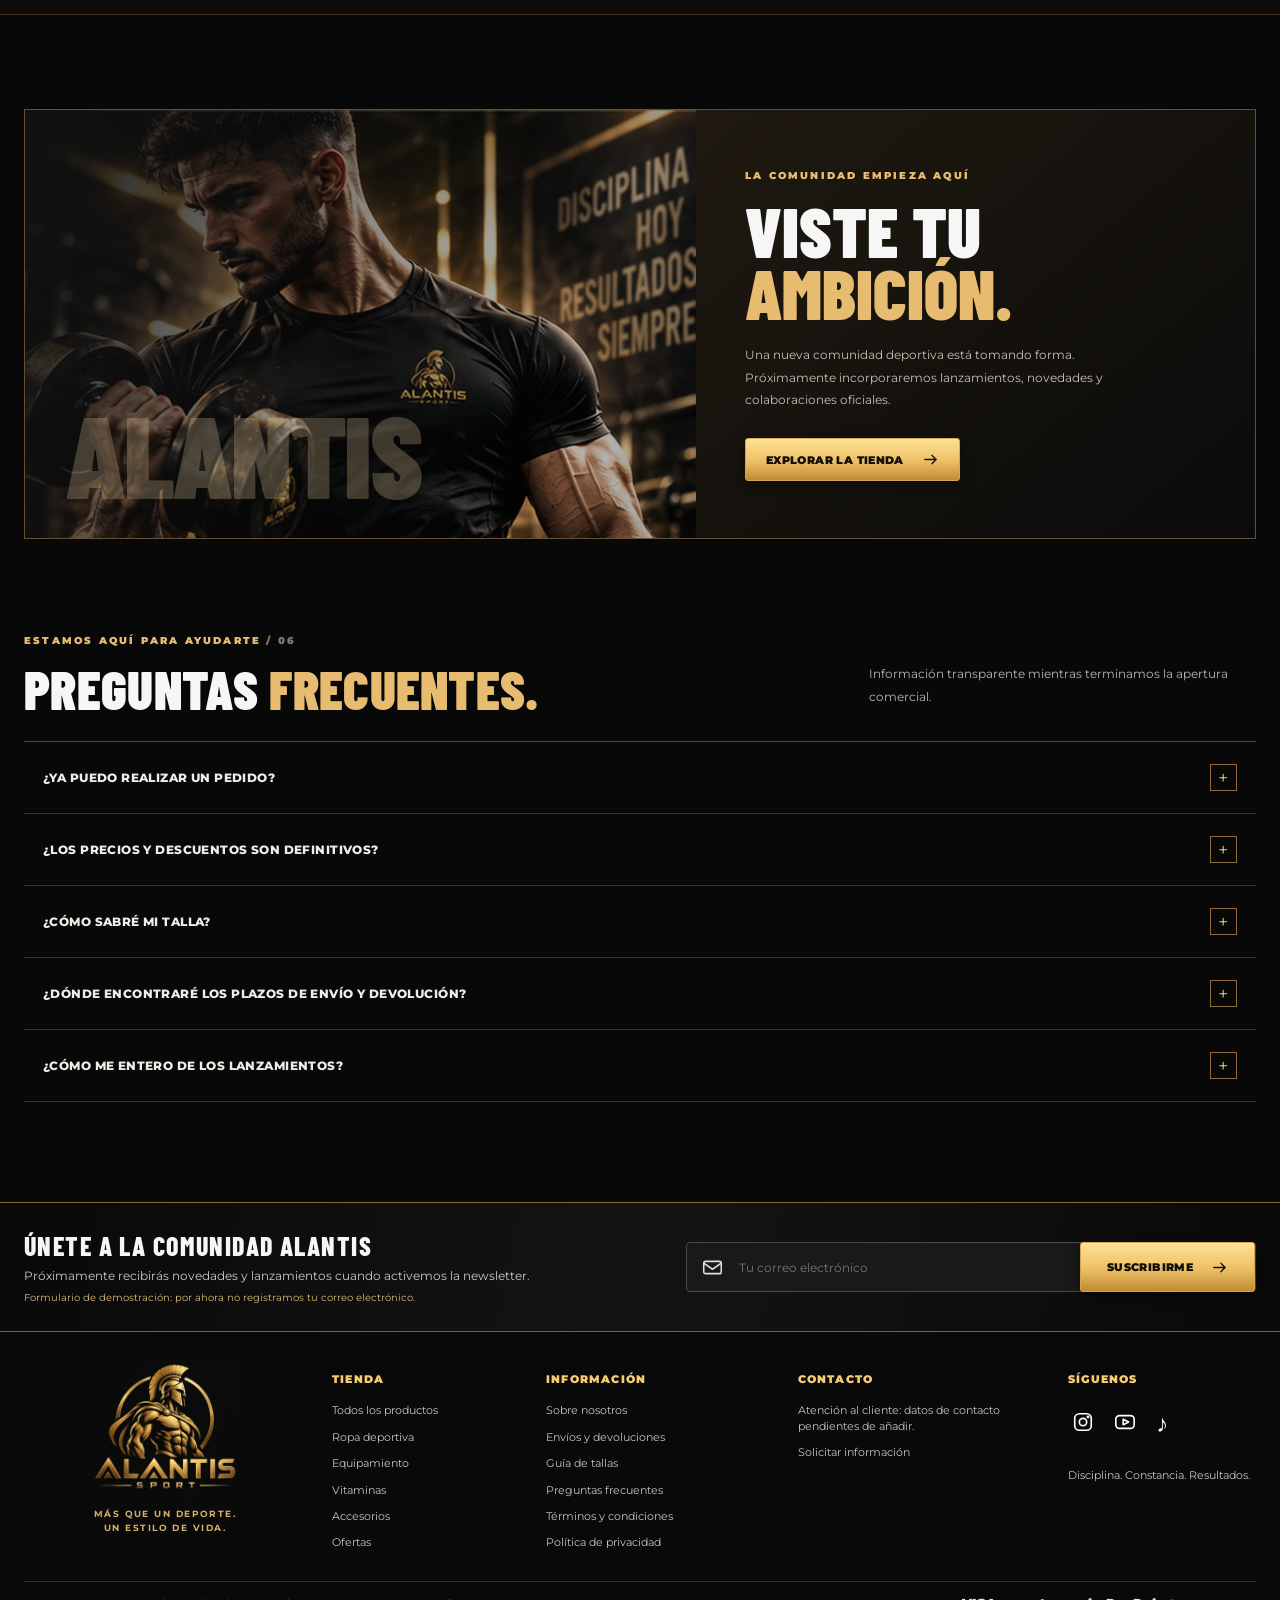
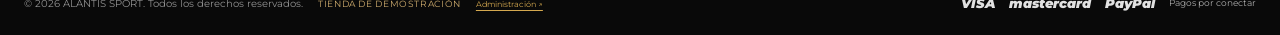
==== commit 1fb0ae8e: "feat(home): portada deportiva premium, guías, destacados y FAQ" ====
--- a/index.html
+++ b/index.html
@@ -4,14 +4,20 @@
   <meta charset="utf-8" />
   <meta name="viewport" content="width=device-width, initial-scale=1" />
   <meta name="theme-color" content="#090909" />
-  <meta name="description" content="ALANTIS SPORT: ropa deportiva, equipamiento de entrenamiento y nutrición deportiva. Supera tus límites." />
+  <meta name="description" content="ALANTIS SPORT: descubre nuestra propuesta de ropa deportiva, equipamiento y nutrición. Entrena con actitud. Catálogo en preparación." />
+  <meta property="og:title" content="ALANTIS SPORT | Elige tu próximo nivel" />
+  <meta property="og:description" content="Ropa, equipamiento y nutrición deportiva con una identidad premium negra y dorada." />
+  <meta property="og:type" content="website" />
+  <meta property="og:image" content="https://byl0ke.github.io/alantis-sport/assets/hero.webp" />
   <title>ALANTIS SPORT | Rinde al máximo</title>
   <link rel="icon" type="image/png" href="assets/favicon.png" />
   <link rel="preconnect" href="https://fonts.googleapis.com" />
   <link rel="preconnect" href="https://fonts.gstatic.com" crossorigin />
   <link href="https://fonts.googleapis.com/css2?family=Barlow+Condensed:wght@500;600;700;800;900&family=Montserrat:wght@400;500;600;700;800;900&display=swap" rel="stylesheet" />
   <link rel="stylesheet" href="styles.css" />
+  <link rel="stylesheet" href="premium-home.css" />
   <script src="app.js" defer></script>
+  <script src="premium-home.js" defer></script>
 </head>
 <body>
   <svg aria-hidden="true" class="icon-sprite" xmlns="http://www.w3.org/2000/svg">
@@ -35,7 +41,7 @@
     <symbol id="i-youtube" viewBox="0 0 24 24"><rect x="2" y="5" width="20" height="14" rx="4"/><path d="m10 9 6 3-6 3z"/></symbol>
   </svg>
 
-  <div class="announcement">BIENVENIDO A ALANTIS SPORT <span class="announcement-dot">✦</span> SUPERA TUS LÍMITES</div>
+  <div class="announcement"><span>ALANTIS SPORT</span><span class="announcement-dot">✦</span><span>PREPARANDO UNA NUEVA ERA DEL ENTRENAMIENTO</span><span class="announcement-dot">✦</span><span>SUPERA TUS LÍMITES</span></div>
   <header class="site-header" id="inicio">
     <div class="header-inner container-wide">
       <button type="button" class="icon-btn mobile-menu" id="menu-toggle" aria-label="Abrir menú" aria-expanded="false" aria-controls="main-nav"><svg class="icon"><use href="#i-menu"/></svg></button>
@@ -46,11 +52,11 @@
       <nav class="main-nav" id="main-nav" aria-label="Navegación principal">
         <a class="nav-link active" href="#inicio">Inicio</a>
         <a class="nav-link" href="#tienda" data-category="Todos">Tienda</a>
-        <a class="nav-link" href="#tienda" data-category="Ropa deportiva">Ropa deportiva</a>
-        <a class="nav-link" href="#tienda" data-category="Vitaminas">Vitaminas</a>
-        <a class="nav-link" href="#tienda" data-category="Accesorios">Accesorios</a>
+        <a class="nav-link" href="#colecciones">Colecciones</a>
+        <a class="nav-link" href="#universo">Nuestra marca</a>
+        <a class="nav-link" href="#guia">Guía</a>
         <a class="nav-link" href="#ofertas">Ofertas</a>
-        <a class="nav-link" href="#contacto">Contacto</a>
+        <a class="nav-link" href="#preguntas">Ayuda</a>
       </nav>
       <div class="header-actions">
         <form id="search-form" class="search-form" role="search">
@@ -68,9 +74,9 @@
       <div class="hero-image" aria-hidden="true"></div>
       <div class="hero-shine" aria-hidden="true"></div>
       <div class="container-wide hero-content">
-        <p class="eyebrow hero-eyebrow">MÁS FUERTES CADA DÍA</p>
+        <p class="eyebrow hero-eyebrow"><span class="gold-dot"></span> DEPORTE · DISCIPLINA · ACTITUD</p>
         <h1 id="hero-title"><span>RINDE AL</span><strong>MÁXIMO</strong></h1>
-        <p class="hero-description">Todo para tu entrenamiento:<br />ropa, equipamiento y vitaminas.</p>
+        <p class="hero-description">Tu entrenamiento merece una identidad propia. Descubre ropa, equipamiento y nutrición con el carácter de ALANTIS.</p>
         <a class="btn btn-gold hero-cta" href="#tienda">VER PRODUCTOS <svg class="icon"><use href="#i-arrow"/></svg></a>
         <div class="hero-benefits" aria-label="Beneficios Alantis Sport">
           <div><svg class="icon"><use href="#i-dumbbell"/></svg><span><b>ENTRENA</b><small>Mejor equipamiento</small></span></div>
@@ -78,9 +84,10 @@
           <div><svg class="icon"><use href="#i-chart"/></svg><span><b>SUPERA</b><small>Tus límites</small></span></div>
         </div>
       </div>
+      <div class="hero-index" aria-hidden="true">01 / ALANTIS SPORT</div>
     </section>
 
-    <section class="categories container-wide" aria-label="Categorías de productos">
+    <section class="categories container-wide" id="colecciones" aria-label="Categorías de productos">
       <article class="category-card category-clothing">
         <div class="category-photo" aria-hidden="true"></div>
         <div class="category-content"><h2>ROPA<br />DEPORTIVA</h2><p>Estilo y rendimiento<br />en cada movimiento.</p><a class="btn btn-outline" href="#tienda" data-category="Ropa deportiva">VER COLECCIÓN <svg class="icon"><use href="#i-arrow"/></svg></a></div>
@@ -95,8 +102,21 @@
       </article>
     </section>
 
+
+    <section class="goal-section container-wide premium-reveal" aria-labelledby="goal-title">
+      <div class="premium-heading">
+        <div><p class="premium-kicker">ENCUENTRA TU ENFOQUE <span> / 01</span></p><h2 id="goal-title">CADA OBJETIVO.<br/><em>UNA ACTITUD.</em></h2></div>
+        <p>No existe una sola forma de superarse. Prepara cada sesión con una selección pensada para tu rutina.</p>
+      </div>
+      <div class="goal-grid">
+        <a class="goal-tile goal-strength" href="#tienda" data-category="Equipamiento"><span class="goal-no">01 / FUERZA</span><span class="goal-copy"><strong>ELEVA<br/>TU NIVEL</strong><small>Explora equipamiento <span aria-hidden="true">↗</span></small></span></a>
+        <a class="goal-tile goal-motion" href="#tienda" data-category="Ropa deportiva"><span class="goal-no">02 / MOVIMIENTO</span><span class="goal-copy"><strong>MUÉVETE<br/>SIN LÍMITES</strong><small>Explora ropa deportiva <span aria-hidden="true">↗</span></small></span></a>
+        <a class="goal-tile goal-nutrition" href="#tienda" data-category="Vitaminas"><span class="goal-no">03 / NUTRICIÓN</span><span class="goal-copy"><strong>CUIDA<br/>TU RUTINA</strong><small>Explora nutrición <span aria-hidden="true">↗</span></small></span></a>
+      </div>
+    </section>
+
     <section class="products-section container-wide" id="tienda" aria-labelledby="products-heading">
-      <div class="section-heading"><div><p class="eyebrow eyebrow-small">ESCOGIDOS PARA TU ENTRENAMIENTO</p><h2 id="products-heading">PRODUCTOS <span>DESTACADOS</span></h2></div><a href="#tienda" id="all-products-link" class="text-link">Ver todos los productos <svg class="icon"><use href="#i-arrow"/></svg></a></div>
+      <div class="section-heading"><div><p class="eyebrow eyebrow-small">CATÁLOGO EN PREPARACIÓN · PRECIOS ILUSTRATIVOS</p><h2 id="products-heading">PRODUCTOS <span>DESTACADOS</span></h2></div><a href="#tienda" id="all-products-link" class="text-link">Ver todos los productos <svg class="icon"><use href="#i-arrow"/></svg></a></div>
       <div class="product-controls">
         <div class="filters" id="category-filters" aria-label="Filtrar productos">
           <button class="filter-chip selected" type="button" data-filter="Todos" aria-pressed="true">Todos</button>
@@ -113,6 +133,18 @@
       <div id="no-results" class="no-results" hidden><svg class="icon"><use href="#i-search"/></svg><h3>No encontramos productos</h3><p>Prueba otra búsqueda o vuelve a ver todo el catálogo.</p><button class="btn btn-gold" id="reset-filters" type="button">VER TODOS</button></div>
     </section>
 
+
+    <section class="editorial-picks container-wide premium-reveal" aria-labelledby="editor-picks-title">
+      <div class="premium-heading premium-heading-compact"><div><p class="premium-kicker">LA SELECCIÓN ALANTIS <span> / 02</span></p><h2 id="editor-picks-title">NUESTROS <em>ESENCIALES.</em></h2></div><p>Una vista previa de artículos del catálogo. Podrás actualizarla desde el administrador.</p></div>
+      <div class="picks-grid" id="editor-picks" aria-live="polite"><p class="premium-loading">Preparando la selección…</p></div>
+      <p class="preview-disclaimer">Vista previa: los artículos, precios y existencias mostrados pueden ser datos de ejemplo. Las compras reales todavía no están habilitadas.</p>
+    </section>
+
+    <section class="brand-story container-wide premium-reveal" id="universo" aria-labelledby="brand-title">
+      <div class="brand-story-media"><div class="brand-media-mark"><img src="assets/emblema.png" alt="" loading="lazy"/></div><span class="brand-media-caption">ALANTIS / BUILT FOR YOUR JOURNEY</span></div>
+      <div class="brand-story-copy"><p class="premium-kicker">NUESTRO UNIVERSO <span> / 03</span></p><h2 id="brand-title">NO ES SOLO<br/>ENTRENAR.<br/><em>ES SUPERARTE.</em></h2><p>ALANTIS SPORT nace con una idea clara: que cada paso en tu entrenamiento tenga propósito. Una estética fuerte, una mentalidad constante y equipamiento para acompañarte.</p><div class="brand-values"><span><b>01</b> Disciplina</span><span><b>02</b> Constancia</span><span><b>03</b> Evolución</span></div><a class="premium-text-link" href="#colecciones">DESCUBRE EL UNIVERSO ALANTIS <span aria-hidden="true">↗</span></a></div>
+    </section>
+
     <section class="benefits container-wide" aria-label="Razones para elegirnos">
       <div class="benefit"><svg class="icon"><use href="#i-truck"/></svg><span><strong>ENVÍO A DOMICILIO</strong><small>Condiciones por configurar</small></span></div>
       <div class="benefit"><svg class="icon"><use href="#i-shield"/></svg><span><strong>CALIDAD PREMIUM</strong><small>Selección deportiva</small></span></div>
@@ -122,8 +154,39 @@
 
     <section class="offers" id="ofertas" aria-labelledby="offers-title"><div class="offers-image" aria-hidden="true"></div><div class="container-wide offers-content"><p class="eyebrow">SOLO EN ALANTIS SPORT</p><h2 id="offers-title">OFERTAS <span>ESPECIALES</span></h2><p>LAS MEJORES COLECCIONES, AL MEJOR ESTILO</p><a href="#tienda" class="btn btn-gold" id="offers-button">EXPLORAR PRODUCTOS <svg class="icon"><use href="#i-arrow"/></svg></a></div></section>
 
-    <section class="newsletter" aria-labelledby="newsletter-title"><div class="container-wide newsletter-inner"><div><h2 id="newsletter-title">ÚNETE A LA COMUNIDAD ALANTIS</h2><p>Recibe novedades, lanzamientos y contenido de entrenamiento.</p></div><form id="newsletter-form" class="newsletter-form"><label class="sr-only" for="newsletter-email">Tu correo electrónico</label><svg class="icon"><use href="#i-mail"/></svg><input type="email" id="newsletter-email" placeholder="Tu correo electrónico" autocomplete="email" required /><button type="submit" class="btn btn-gold">SUSCRIBIRME <svg class="icon"><use href="#i-arrow"/></svg></button></form></div></section>
+
+    <section class="sale-showcase container-wide premium-reveal" id="promociones" aria-labelledby="sale-title">
+      <div class="premium-heading premium-heading-compact"><div><p class="premium-kicker">PROMOCIONES REALES CUANDO ESTÉN ACTIVAS <span> / 04</span></p><h2 id="sale-title">PRECIO ESPECIAL.<br/><em>MISMA ACTITUD.</em></h2></div><p>Las rebajas se mostrarán aquí automáticamente cuando establezcas un precio anterior y otro rebajado desde administración.</p></div>
+      <div id="real-deals" class="deal-grid" aria-live="polite"><div class="deal-empty"><span class="deal-symbol">%</span><div><strong>PRÓXIMAMENTE: OFERTAS ALANTIS</strong><p>Cuando publiques descuentos, aparecerán en este espacio sin tener que tocar el código.</p></div><a href="#tienda" class="premium-text-link">VER CATÁLOGO ↗</a></div></div>
+      <p class="preview-disclaimer">Los códigos promocionales de demostración no constituyen ofertas válidas para pagar en Shopify.</p>
+    </section>
+
+    <section class="how-section premium-reveal" id="guia" aria-labelledby="how-title"><div class="container-wide">
+      <div class="premium-heading"><div><p class="premium-kicker">UNA EXPERIENCIA SENCILLA <span> / 05</span></p><h2 id="how-title">TU RUTA.<br/><em>TU PRÓXIMO NIVEL.</em></h2></div><p>Estamos preparando una experiencia de compra fácil y clara. Mientras terminamos la tienda, puedes explorar el catálogo de demostración.</p></div>
+      <div class="how-grid">
+        <article><span>01</span><h3>EXPLORA</h3><p>Descubre nuestras líneas de ropa, equipamiento y nutrición deportiva.</p></article>
+        <article><span>02</span><h3>ELIGE</h3><p>Consulta los artículos de ejemplo y guarda favoritos o prepara un carrito.</p></article>
+        <article><span>03</span><h3>VUELVE PRONTO</h3><p>Los pagos reales y el seguimiento de pedidos estarán disponibles tras activar Shopify.</p></article>
+      </div>
+    </div></section>
+
+    <section class="community-block container-wide premium-reveal" aria-labelledby="community-title"><div class="community-art" aria-hidden="true"><span>ALANTIS</span></div><div class="community-copy"><p class="premium-kicker">LA COMUNIDAD EMPIEZA AQUÍ</p><h2 id="community-title">VISTE TU<br/><em>AMBICIÓN.</em></h2><p>Una nueva comunidad deportiva está tomando forma. Próximamente incorporaremos lanzamientos, novedades y colaboraciones oficiales.</p><a href="#tienda" class="btn btn-gold">EXPLORAR LA TIENDA <svg class="icon"><use href="#i-arrow"/></svg></a></div></section>
+
+    <section class="faq-section container-wide premium-reveal" id="preguntas" aria-labelledby="faq-title">
+      <div class="premium-heading premium-heading-compact"><div><p class="premium-kicker">ESTAMOS AQUÍ PARA AYUDARTE <span> / 06</span></p><h2 id="faq-title">PREGUNTAS <em>FRECUENTES.</em></h2></div><p>Información transparente mientras terminamos la apertura comercial.</p></div>
+      <div class="faq-list">
+        <details><summary>¿YA PUEDO REALIZAR UN PEDIDO?<span class="faq-plus" aria-hidden="true">+</span></summary><p>Todavía no. La web funciona como catálogo de demostración y el pago mediante Shopify permanece desactivado hasta completar productos, envíos, impuestos y políticas.</p></details>
+        <details><summary>¿LOS PRECIOS Y DESCUENTOS SON DEFINITIVOS?<span class="faq-plus" aria-hidden="true">+</span></summary><p>No. Los precios y cupones actuales son orientativos. Cuando abramos la tienda, el precio y las promociones definitivas serán los publicados en Shopify.</p></details>
+        <details><summary>¿CÓMO SABRÉ MI TALLA?<span class="faq-plus" aria-hidden="true">+</span></summary><p>Publicaremos la guía de tallas específica de cada producto cuando esté confirmado su fabricante y la ficha del artículo.</p></details>
+        <details><summary>¿DÓNDE ENCONTRARÉ LOS PLAZOS DE ENVÍO Y DEVOLUCIÓN?<span class="faq-plus" aria-hidden="true">+</span></summary><p>Estarán disponibles antes de la apertura, junto con las condiciones comerciales y la información del vendedor.</p></details>
+        <details><summary>¿CÓMO ME ENTERO DE LOS LANZAMIENTOS?<span class="faq-plus" aria-hidden="true">+</span></summary><p>Estamos preparando la newsletter y los perfiles oficiales de ALANTIS SPORT. El formulario de esta web aún no registra correos.</p></details>
+      </div>
+    </section>
+
+    <section class="newsletter" aria-labelledby="newsletter-title"><div class="container-wide newsletter-inner"><div><h2 id="newsletter-title">ÚNETE A LA COMUNIDAD ALANTIS</h2><p>Próximamente recibirás novedades y lanzamientos cuando activemos la newsletter.</p><p class="newsletter-note">Formulario de demostración: por ahora no registramos tu correo electrónico.</p></div><form id="newsletter-form" class="newsletter-form"><label class="sr-only" for="newsletter-email">Tu correo electrónico</label><svg class="icon"><use href="#i-mail"/></svg><input type="email" id="newsletter-email" placeholder="Tu correo electrónico" autocomplete="email" required /><button type="submit" class="btn btn-gold">SUSCRIBIRME <svg class="icon"><use href="#i-arrow"/></svg></button></form></div></section>
   </main>
+
+  <nav class="mobile-quick-nav" aria-label="Accesos rápidos"><a href="#tienda"><svg class="icon"><use href="#i-search"/></svg><span>Productos</span></a><a href="#promociones"><svg class="icon"><use href="#i-bolt"/></svg><span>Ofertas</span></a><button type="button" id="mobile-cart-btn"><svg class="icon"><use href="#i-cart"/></svg><span>Carrito</span></button></nav>
 
   <footer class="site-footer" id="contacto"><div class="container-wide footer-main"><div class="footer-brand"><img src="assets/logo-completo.webp" alt="ALANTIS SPORT, logo" width="196" height="196"/><p>MÁS QUE UN DEPORTE.<br/>UN ESTILO DE VIDA.</p></div><div class="footer-col"><h3>TIENDA</h3><a href="#tienda" data-category="Todos">Todos los productos</a><a href="#tienda" data-category="Ropa deportiva">Ropa deportiva</a><a href="#tienda" data-category="Equipamiento">Equipamiento</a><a href="#tienda" data-category="Vitaminas">Vitaminas</a><a href="#tienda" data-category="Accesorios">Accesorios</a><a href="#ofertas">Ofertas</a></div><div class="footer-col"><h3>INFORMACIÓN</h3><button type="button" data-info="nosotros">Sobre nosotros</button><button type="button" data-info="envios">Envíos y devoluciones</button><button type="button" data-info="tallas">Guía de tallas</button><button type="button" data-info="preguntas">Preguntas frecuentes</button><button type="button" data-info="legal">Términos y condiciones</button><button type="button" data-info="privacidad">Política de privacidad</button></div><div class="footer-col"><h3>CONTACTO</h3><p>Atención al cliente: datos de contacto pendientes de añadir.</p><button type="button" data-info="contacto">Solicitar información</button></div><div class="footer-col social-col"><h3>SÍGUENOS</h3><div class="social-icons"><button type="button" aria-label="Instagram (pendiente de enlazar)" data-info="redes"><svg class="icon"><use href="#i-instagram"/></svg></button><button type="button" aria-label="YouTube (pendiente de enlazar)" data-info="redes"><svg class="icon"><use href="#i-youtube"/></svg></button><button type="button" aria-label="TikTok (pendiente de enlazar)" data-info="redes"><span class="social-text">♪</span></button></div><p>Disciplina. Constancia. Resultados.</p></div></div><div class="footer-bottom container-wide"><p>© <span id="current-year"></span> ALANTIS SPORT. Todos los derechos reservados. <span class="demo-label">TIENDA DE DEMOSTRACIÓN</span> <a href="admin.html" class="admin-access-link" title="Acceso al panel de administración">Administración ↗</a></p><div class="payment-names" aria-label="Integraciones de pago por configurar"><span>VISA</span><span>mastercard</span><span>PayPal</span><small>Pagos por conectar</small></div></div></footer>
 
--- a/premium-home.css
+++ b/premium-home.css
@@ -0,0 +1,121 @@
+/* ALANTIS SPORT · Premium editorial home · styles scoped to new modules */
+:root{--premium-line:rgba(218,170,80,.27);--premium-gold:#e7bc71;--premium-soft:#a6a29a}
+body{background:radial-gradient(ellipse 90% 700px at 78% 17%,#1e160f55,transparent),#080808}
+.site-header{backdrop-filter:blur(15px);-webkit-backdrop-filter:blur(15px);background:rgba(9,9,9,.92)}
+.main-nav .nav-link{transition:color .2s ease}
+.announcement{display:flex;justify-content:center;align-items:center;gap:22px;letter-spacing:.16em}
+.announcement-dot{color:#d7a64d}
+.gold-dot{display:inline-block;width:6px;height:6px;border-radius:50%;background:var(--gold);box-shadow:0 0 15px #edb35a;vertical-align:middle;margin:0 9px 2px 0}
+.hero{isolation:isolate}.hero::before{content:"";position:absolute;z-index:1;inset:0;pointer-events:none;background:linear-gradient(180deg,#0000 70%,#080808 100%)}
+.hero-content{position:relative;z-index:3}.hero-content .hero-description{max-width:425px;line-height:1.9;letter-spacing:.008em}
+.hero-cta{box-shadow:0 12px 50px #bc842d42;transition:transform .2s,box-shadow .2s}
+.hero-cta:hover{transform:translateY(-2px);box-shadow:0 17px 54px #bc842d55}
+.hero-index{position:absolute;z-index:3;bottom:37px;right:max(39px,calc((100% - 1536px)/2));font-size:10px;font-weight:800;letter-spacing:.32em;color:#e0be85;writing-mode:vertical-rl}
+.categories{position:relative;z-index:3}.category-card{transition:transform .26s,border-color .26s,box-shadow .26s}.category-card:hover{transform:translateY(-5px);box-shadow:0 15px 45px #000a}
+.products-section{scroll-margin-top:100px}
+.product-card{transition:transform .25s,border-color .25s,box-shadow .25s}
+.product-card:hover{transform:translateY(-5px);box-shadow:0 16px 45px #000a}
+.catalog-preview-label{font-size:9px;letter-spacing:.105em;color:#af9871;margin:5px 0 11px;font-weight:800}
+.premium-reveal{animation:premium-fade-up .75s both;animation-timeline:view();animation-range:entry 3% cover 20%}
+@keyframes premium-fade-up{from{opacity:.5;transform:translateY(20px)}to{opacity:1;transform:translateY(0)}}
+.premium-kicker{margin:0 0 16px;color:var(--premium-gold);font-size:10px;font-weight:900;letter-spacing:.22em;line-height:1.6}
+.premium-kicker span{color:#817767}
+.premium-heading{display:flex;justify-content:space-between;align-items:end;gap:55px;margin-bottom:28px}
+.premium-heading h2{font-family:var(--display);font-size:clamp(41px,4.9vw,78px);font-weight:900;letter-spacing:.006em;line-height:.89;margin:0;text-transform:uppercase}
+.premium-heading h2 em,.brand-story h2 em,.community-copy h2 em{font-style:normal;color:var(--premium-gold)}
+.premium-heading>p{max-width:385px;font-size:12px;line-height:1.9;color:#bab7b2;margin:0 2px 5px 0}
+.premium-heading-compact h2{font-size:clamp(38px,4.2vw,67px)}
+.premium-text-link{font-size:10px;font-weight:900;letter-spacing:.13em;color:#e7b869;display:inline-flex;align-items:center;gap:12px;line-height:1.4;border-bottom:1px solid #c29a5c88;padding-bottom:9px;width:max-content;max-width:100%;transition:color .2s,gap .2s}
+.premium-text-link:hover{color:#fff;gap:18px}
+.goal-section{padding:102px 0 50px}
+.goal-grid{display:grid;grid-template-columns:repeat(3,minmax(0,1fr));gap:17px}
+.goal-tile{min-height:370px;position:relative;isolation:isolate;overflow:hidden;border:1px solid #4c3925;background:#17120d;display:flex;flex-direction:column;justify-content:space-between;padding:28px;transition:border-color .25s,transform .25s}
+.goal-tile::before{content:"";position:absolute;z-index:-2;inset:0;background-position:center;background-size:cover;transition:transform .65s,filter .65s;filter:saturate(.7) brightness(.72)}
+.goal-strength::before{background-image:url('assets/equipamiento.webp')}.goal-motion::before{background-image:url('assets/ropa.webp')}.goal-nutrition::before{background-image:url('assets/vitaminas.webp')}
+.goal-tile::after{content:"";position:absolute;z-index:-1;inset:0;background:linear-gradient(180deg,#0009 0%,transparent 31%,#090909ed 100%)}
+.goal-tile:hover{transform:translateY(-6px);border-color:#c19350}.goal-tile:hover::before{transform:scale(1.08);filter:saturate(.95) brightness(.87)}
+.goal-no{color:#e7c98d;font-size:10px;font-weight:900;letter-spacing:.2em}
+.goal-copy{display:flex;flex-direction:column;gap:16px}
+.goal-copy strong{font:900 clamp(32px,3.5vw,53px)/.92 var(--display);letter-spacing:.005em}
+.goal-copy small{font-size:10px;font-weight:800;letter-spacing:.09em;color:#edd1a1;display:flex;justify-content:space-between;border-top:1px solid #e7b76b55;padding-top:15px}
+.goal-copy small span{font-size:18px;line-height:.6}
+.editorial-picks{padding:75px 0 88px;border-top:1px solid #3c30228a}
+.picks-grid{display:grid;grid-template-columns:repeat(3,minmax(0,1fr));gap:17px}
+.premium-loading{color:#ada59a;font-size:12px;padding:25px}
+.pick-card{border:1px solid #3c3022;background:#11100f;display:grid;grid-template-columns:145px 1fr;min-height:180px;overflow:hidden;transition:transform .22s,border-color .22s}
+.pick-card:hover{transform:translateY(-4px);border-color:#b89157}
+.pick-image{min-height:170px;background:linear-gradient(150deg,#201b14,#090909);display:flex;align-items:center;justify-content:center}
+.pick-image img{height:100%;width:100%;object-fit:cover}
+.pick-copy{padding:20px 18px;display:flex;flex-direction:column;align-items:flex-start;gap:10px}
+.pick-category{font-size:9px;color:#d4ad6b;text-transform:uppercase;letter-spacing:.1em;font-weight:800}
+.pick-copy h3{font-family:var(--display);font-weight:800;font-size:23px;line-height:1.02;margin:0}
+.pick-price{color:#f3d396;font-size:14px;font-weight:800;margin-top:auto}.pick-price del{color:#928678;font-size:11px;margin-left:5px}
+.pick-add{border:0;background:none;color:#fff;text-align:left;font-size:10px;font-weight:900;letter-spacing:.06em;padding:4px 0;border-bottom:1px solid #bc975c;transition:color .2s}
+.pick-add:hover{color:#ecc478}.pick-add:disabled{color:#8c8985;border-color:#534536}
+.preview-disclaimer{font-size:10px;line-height:1.8;color:#968d7d;letter-spacing:.01em;margin:16px 0 0}
+.brand-story{display:grid;grid-template-columns:1fr 1fr;min-height:520px;border:1px solid #57442a;overflow:hidden;margin-bottom:93px;background:#10100e}
+.brand-story-media{position:relative;overflow:hidden;background:radial-gradient(circle at 49% 41%,#533b20 0%,#211b13 31%,#0a0a09 70%);display:flex;align-items:center;justify-content:center;isolation:isolate}
+.brand-story-media::before{content:"";position:absolute;inset:35px;border:1px solid #bc986050;border-radius:50%;transform:rotate(-15deg)}
+.brand-story-media::after{content:"";position:absolute;inset:70px;border:1px solid #bc986038;border-radius:50%;transform:rotate(15deg)}
+.brand-media-mark{width:min(75%,360px);aspect-ratio:1;display:grid;place-items:center;filter:drop-shadow(0 7px 45px #c392404d)}
+.brand-media-mark img{width:100%;height:100%;object-fit:contain;mix-blend-mode:screen}
+.brand-media-caption{position:absolute;left:28px;bottom:26px;color:#e3bf80;font-size:9px;font-weight:800;letter-spacing:.23em}
+.brand-story-copy{padding:clamp(30px,5vw,83px);display:flex;flex-direction:column;align-items:start;justify-content:center;background:linear-gradient(130deg,#13110e,#080808)}
+.brand-story-copy h2{font:900 clamp(51px,5.6vw,89px)/.87 var(--display);margin:0 0 26px}
+.brand-story-copy>p:not(.premium-kicker){font-size:13px;line-height:2;max-width:440px;color:#c8beb0;margin:0}
+.brand-values{display:flex;gap:20px;flex-wrap:wrap;padding:25px 0 33px;margin-top:22px;border-top:1px solid #4e3a24;width:100%}
+.brand-values span{display:flex;flex-direction:column;gap:6px;font-size:10px;font-weight:700;color:#d2c4a9;text-transform:uppercase;letter-spacing:.08em}
+.brand-values b{color:#c39049;font-size:13px}
+.sale-showcase{padding:90px 0 85px}
+.deal-grid{display:grid;grid-template-columns:repeat(3,minmax(0,1fr));gap:16px}
+.deal-empty{grid-column:1/-1;padding:33px 36px;border:1px dashed #705632;background:linear-gradient(100deg,#1f1a12,#0e0e0d);display:flex;align-items:center;gap:27px}
+.deal-empty strong{display:block;font:800 24px var(--display);letter-spacing:.025em}.deal-empty p{font-size:12px;color:#bdb1a4;line-height:1.7;margin:7px 0 0}
+.deal-empty .premium-text-link{margin-left:auto;flex:none}
+.deal-symbol{font:900 82px/.9 var(--display);color:#d7b276}
+.deal-card{display:flex;gap:19px;background:#16130f;border:1px solid #4d3b29;padding:15px;align-items:center}
+.deal-card img{width:112px;height:125px;object-fit:cover;background:#0e0e0e}
+.deal-copy{display:flex;flex-direction:column;gap:10px;min-width:0}.deal-copy strong{font:800 23px/1 var(--display)}.deal-copy small{font-size:10px;font-weight:900;color:#d6b774;letter-spacing:.09em}.deal-copy p{margin:0;font-size:16px;font-weight:800}.deal-copy del{color:#918778;font-size:11px;margin-left:6px}
+.how-section{padding:95px 0 108px;background:radial-gradient(ellipse 70% 90% at 50% 0%,#3b2d1b4d,transparent),#0d0c0b;border-top:1px solid #403122;border-bottom:1px solid #403122}
+.how-grid{display:grid;grid-template-columns:repeat(3,minmax(0,1fr));gap:16px}
+.how-grid article{padding:33px 30px 28px;min-height:235px;border-top:1px solid #b7874d;border-left:1px solid #3b2c1b;border-right:1px solid #3b2c1b;border-bottom:1px solid #3b2c1b;background:#14120f}
+.how-grid article>span{font:900 48px/.9 var(--display);color:#715332}.how-grid h3{font:900 29px var(--display);margin:30px 0 8px}.how-grid p{font-size:12px;line-height:1.9;color:#c0b7ae;margin:0;max-width:310px}
+.community-block{display:grid;grid-template-columns:1.2fr 1fr;margin-block:94px;min-height:430px;overflow:hidden;border:1px solid #665032;background:#0f0f0e}
+.community-art{position:relative;background:linear-gradient(110deg,#111 3%,transparent 77%),url('assets/hero.webp') center 45%/cover;display:grid;align-items:end;padding:40px}
+.community-art::after{content:"";position:absolute;inset:0;background:linear-gradient(90deg,transparent 30%,#0b0b0b66)}
+.community-art span{font:900 clamp(60px,9vw,160px)/.78 var(--display);letter-spacing:-.02em;color:#edd0a2;opacity:.25;z-index:1;user-select:none}
+.community-copy{padding:52px 49px;display:flex;align-items:flex-start;flex-direction:column;justify-content:center;background:linear-gradient(140deg,#1f1910,#0b0b0b)}
+.community-copy h2{font:900 clamp(48px,5.5vw,85px)/.88 var(--display);margin:0 0 20px}
+.community-copy>p:not(.premium-kicker){font-size:12px;line-height:1.9;color:#c8beb1;max-width:405px;margin:0 0 26px}
+.faq-section{padding:0 0 100px}
+.faq-list{border-top:1px solid #59452e}
+.faq-list details{border-bottom:1px solid #3d3224;transition:background .2s}
+.faq-list details[open]{background:#15120e}
+.faq-list summary{list-style:none;cursor:pointer;padding:22px 19px;font-weight:800;font-size:12px;letter-spacing:.035em;display:flex;justify-content:space-between;align-items:center;gap:20px;color:#f0ede7}
+.faq-list summary::-webkit-details-marker{display:none}
+.faq-list summary:hover{color:#ecc27e}
+.faq-plus{display:inline-grid;place-items:center;width:27px;height:27px;border:1px solid #8c6a3c;color:#e4bd7b;font-size:18px;font-weight:400;flex:none;transition:transform .2s}
+.faq-list details[open] .faq-plus{transform:rotate(45deg)}
+.faq-list details>p{max-width:850px;color:#c2b9ac;line-height:1.9;font-size:12px;margin:0;padding:0 55px 26px 19px}
+.newsletter{position:relative;border-top:1px solid #8e6834}.newsletter-note{font-size:10px!important;color:#d6b677!important;margin-top:8px!important}
+.mobile-quick-nav{display:none}
+@media(max-width:1260px){.goal-tile{min-height:320px}.pick-card{grid-template-columns:115px 1fr}.pick-copy{padding:15px 12px}.pick-copy h3{font-size:20px}.brand-story-copy{padding:36px}.community-copy{padding:35px}.deal-empty .premium-text-link{margin-left:0}}
+@media(max-width:900px){.goal-tile{min-height:280px;padding:18px}.goal-copy strong{font-size:36px}.picks-grid{grid-template-columns:1fr 1fr}.brand-story{min-height:430px}.brand-story-copy h2{font-size:57px}.deal-grid{grid-template-columns:1fr 1fr}.community-block{grid-template-columns:1fr 1fr}.community-copy h2{font-size:55px}.premium-heading>p{max-width:300px}}
+@media(max-width:760px){
+ .announcement{gap:10px;white-space:nowrap;overflow:hidden;padding:0 8px}.announcement span:last-child,.announcement span:nth-last-child(2){display:none}
+ .hero-index{display:none}.hero-content .hero-description{font-size:13px;line-height:1.75;max-width:370px}.hero-cta{box-shadow:0 7px 30px #bc842d42}
+ .goal-section{padding:64px 0 38px}.premium-heading{display:block;margin-bottom:20px}.premium-heading h2{font-size:clamp(44px,11.5vw,65px)}.premium-heading>p{font-size:12px;max-width:100%;margin-top:15px;line-height:1.7}
+ .premium-kicker{font-size:9px;letter-spacing:.16em;margin-bottom:11px}
+ .goal-grid{grid-template-columns:1fr;gap:11px}.goal-tile{min-height:220px;padding:20px}.goal-tile::before{background-position:75% center}.goal-copy strong{font-size:40px}.goal-copy{gap:9px}.goal-copy small{padding-top:10px}
+ .editorial-picks{padding:48px 0 56px}.picks-grid{grid-template-columns:1fr;gap:11px}.pick-card{grid-template-columns:124px 1fr;min-height:150px}.pick-image{min-height:145px}.pick-copy h3{font-size:24px}
+ .brand-story{grid-template-columns:1fr;min-height:auto;margin-bottom:50px}.brand-story-media{min-height:290px}.brand-media-mark{max-width:240px}.brand-story-media::before{inset:30px}.brand-story-media::after{inset:65px}.brand-story-copy{padding:33px 24px 40px}.brand-story-copy h2{font-size:clamp(54px,14vw,82px)}.brand-story-copy>p:not(.premium-kicker){font-size:12px;line-height:1.8}.brand-values{gap:24px;padding:20px 0 24px;margin-top:15px}
+ .sale-showcase{padding:60px 0}.deal-grid{grid-template-columns:1fr}.deal-empty{display:block;padding:26px 22px}.deal-symbol{font-size:70px}.deal-empty strong{font-size:27px}.deal-empty .premium-text-link{margin-top:20px}.deal-card img{height:100px}.deal-copy strong{font-size:24px}
+ .how-section{padding:62px 0}.how-grid{grid-template-columns:1fr;gap:10px}.how-grid article{min-height:auto;padding:24px}.how-grid article>span{font-size:40px}.how-grid h3{margin:10px 0;font-size:28px}
+ .community-block{grid-template-columns:1fr;margin-block:55px}.community-art{min-height:230px;padding:20px}.community-art span{font-size:82px}.community-copy{padding:30px 24px 36px}.community-copy h2{font-size:68px}
+ .faq-section{padding-bottom:60px}.faq-list summary{font-size:11px;line-height:1.6;padding:18px 12px}.faq-list details>p{padding:0 16px 21px 12px}
+ .mobile-quick-nav{display:grid;position:fixed;bottom:0;left:0;right:0;grid-template-columns:repeat(3,1fr);z-index:65;min-height:62px;background:#0a0909ee;border-top:1px solid #876332;backdrop-filter:blur(12px);-webkit-backdrop-filter:blur(12px);padding-bottom:env(safe-area-inset-bottom)}
+ .mobile-quick-nav>a,.mobile-quick-nav>button{display:flex;flex-direction:column;align-items:center;justify-content:center;gap:3px;border:0;background:none;color:#d4b277;font-size:10px;font-weight:800;text-decoration:none}
+ .mobile-quick-nav .icon{width:19px;height:19px}.mobile-quick-nav>a:hover,.mobile-quick-nav>button:hover{color:white}
+ body{padding-bottom:66px}.toast{bottom:78px}.locked .mobile-quick-nav{display:none}
+}
+@media(max-width:390px){.brand-values{gap:14px}.community-art span{font-size:64px}.pick-card{grid-template-columns:110px 1fr}.pick-copy h3{font-size:20px}.goal-copy strong{font-size:36px}}
+@media(prefers-reduced-motion:reduce){.premium-reveal{animation:none!important}.goal-tile,.goal-tile::before,.category-card,.product-card,.pick-card{transition:none!important}}
